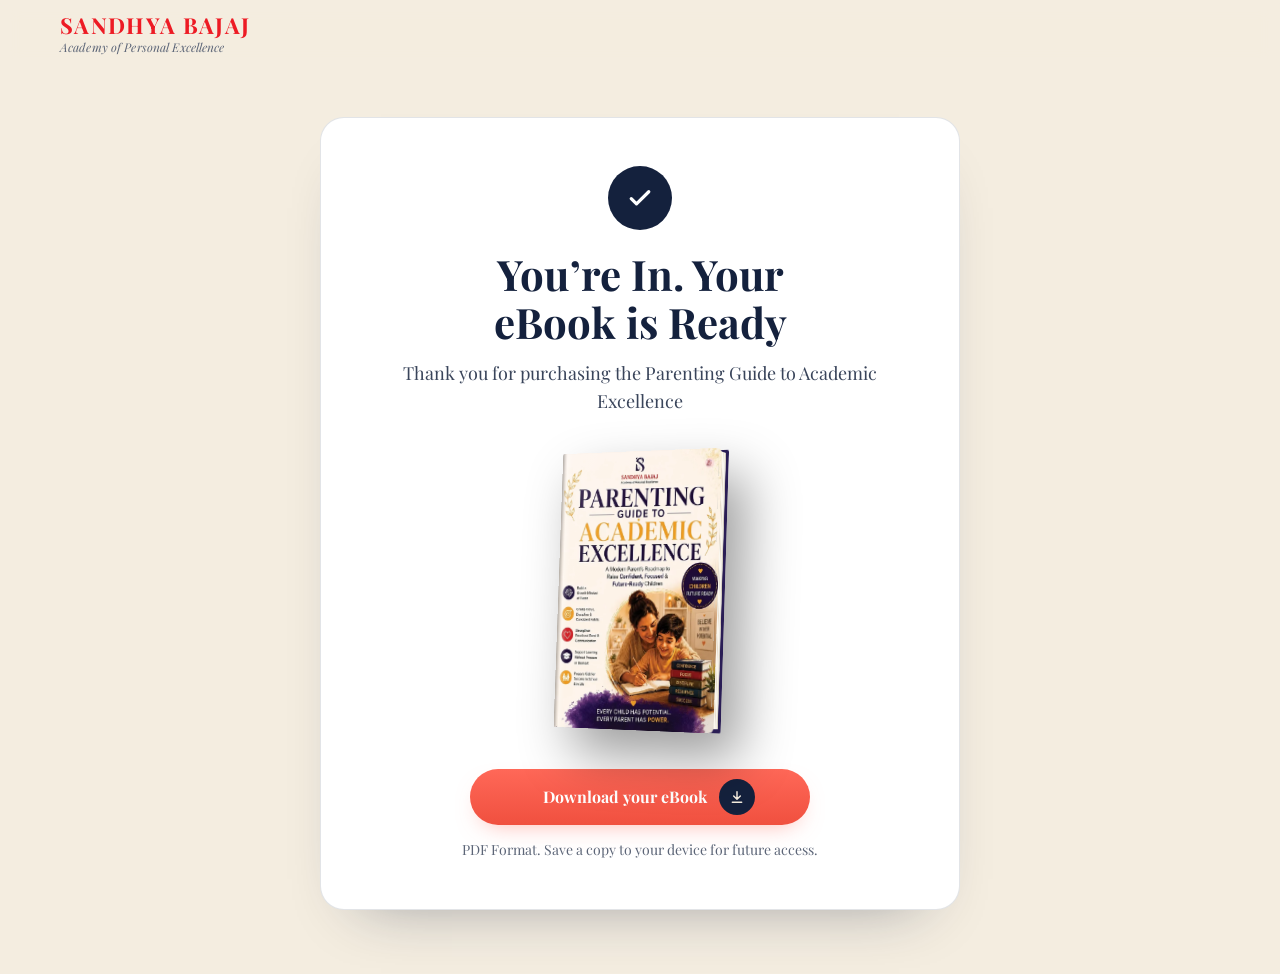
==== thank-you.html @ bed71a77 "Use HD ebook cover in a true 3D book mockup - Replace the 287x445 cover with the 969x1500 version (6" ====
<!doctype html>
<html lang="en-IN">
<head>
  <meta charset="utf-8">
  <meta name="viewport" content="width=device-width, initial-scale=1, viewport-fit=cover">
  <title>You're In: Your eBook is Ready | Sandhya Bajaj Academy</title>
  <meta name="robots" content="noindex, nofollow">
  <meta name="theme-color" content="#14213d">
  <link rel="icon" href="data:image/svg+xml,%3Csvg xmlns='http://www.w3.org/2000/svg' viewBox='0 0 64 64'%3E%3Crect width='64' height='64' rx='14' fill='%2314213d'/%3E%3Ctext x='32' y='45' text-anchor='middle' font-family='Georgia,serif' font-size='38' font-weight='700' fill='%23ff6858'%3ES%3C/text%3E%3C/svg%3E">
  <link rel="preconnect" href="https://fonts.googleapis.com">
  <link rel="preconnect" href="https://fonts.gstatic.com" crossorigin>
  <link rel="stylesheet" href="https://fonts.googleapis.com/css2?family=Playfair+Display:ital,wght@0,400;0,700;1,400;1,700&display=swap">
  <link rel="stylesheet" href="css/styles.css">
  <style>
    .ty { min-height: calc(100vh - var(--header-h)); display: grid; place-items: center; padding: 48px 0 64px; }
    .ty__card {
      max-width: 640px; margin: 0 auto; text-align: center;
      background: var(--surface-raised); border: 1px solid var(--border-soft); border-radius: 24px;
      padding: 48px 40px; box-shadow: 0 30px 60px -40px rgba(20, 33, 61, 0.45);
    }
    .ty__tick {
      width: 64px; height: 64px; margin: 0 auto 20px; border-radius: 50%;
      background: var(--brand); color: var(--on-brand); display: grid; place-items: center;
    }
    .ty__tick svg { width: 30px; height: 30px; }
    .ty h1 { font-size: clamp(30px, 6vw, 42px); line-height: 1.15; }
    .ty__lead { margin-top: 12px; color: var(--ink-body); }
    .ty .book { --t: 16px; width: 180px; margin: 36px auto 40px; }
    .ty__note { margin-top: 14px; font-size: 14px; line-height: 22px; color: var(--ink-muted); }
    .ty .btn--accent { width: 100%; max-width: 340px; }
    @media (max-width: 767px) { .ty__card { padding: 36px 20px; border-radius: 20px; } .ty .book { width: 150px; } }
  </style>
  <!-- Paste the Meta Pixel / GTM snippet here; fire the Purchase event on this page. -->
</head>
<body>
  <svg width="0" height="0" style="position:absolute" aria-hidden="true" focusable="false">
    <symbol id="i-check" viewBox="0 0 24 24"><path d="M5 12.5l4.2 4.2L19 7" fill="none" stroke="currentColor" stroke-width="2.6" stroke-linecap="round" stroke-linejoin="round"/></symbol>
    <symbol id="i-download" viewBox="0 0 24 24"><path d="M12 4v11M7 10.5l5 5 5-5M5 20h14" fill="none" stroke="currentColor" stroke-width="2.2" stroke-linecap="round" stroke-linejoin="round"/></symbol>
  </svg>

  <header class="site-header">
    <div class="container site-header__inner">
      <span class="wordmark">
        <span class="wordmark__name">SANDHYA BAJAJ</span>
        <span class="wordmark__tag">Academy of Personal Excellence</span>
      </span>
    </div>
  </header>

  <main class="ty">
    <div class="container">
      <div class="ty__card">
        <div class="ty__tick" aria-hidden="true"><svg><use href="#i-check"/></svg></div>
        <h1>You’re In. Your eBook is Ready</h1>
        <p class="ty__lead">Thank you for purchasing the Parenting Guide to Academic Excellence</p>

        <div class="book">
          <div class="book__body">
                <span class="book__back" aria-hidden="true"></span>
                <span class="book__pages" aria-hidden="true"></span>
            <div class="book__cover">
              <picture>
                <source srcset="assets/img/ebook-cover-600.webp 600w, assets/img/ebook-cover-hd.webp 969w" sizes="(max-width: 767px) 220px, 300px" type="image/webp">
                <img src="assets/img/ebook-cover-600.jpg" width="969" height="1500"
                     alt="Parenting Guide to Academic Excellence ebook cover">
              </picture>
            </div>
          </div>
        </div>

        <a class="btn btn--accent" id="download-btn" href="#" download>
          Download your eBook
          <span class="btn__arrow" aria-hidden="true"><svg><use href="#i-download"/></svg></span>
        </a>
        <p class="ty__note">PDF Format. Save a copy to your device for future access.</p>
      </div>
    </div>
  </main>

  <script src="js/config.js"></script>
  <script>
    (function () {
      var url = ((window.FUNNEL_CONFIG || {}).DOWNLOAD_URL || "").trim();
      var btn = document.getElementById("download-btn");
      if (url) { btn.href = url; }
      else {
        btn.removeAttribute("download");
        btn.addEventListener("click", function (e) { e.preventDefault(); });
        console.info("[funnel] DOWNLOAD_URL is empty in js/config.js.");
      }
    })();
  </script>
</body>
</html>
---- css/styles.css ----
/* ==========================================================================
   Sandhya Bajaj Academy — Parenting Guide ebook funnel
   Tokens come from the Sandhya Bajaj Academy design system (tokens.json).
   ========================================================================== */

:root {
  /* Colour — light theme (cream pages) */
  /* Palette: Navy (primary background), Cream (secondary background), Coral (CTA + highlights) */
  --navy: #14213d;
  --cream: #f4ede0;
  --coral: #ff6858;
  --coral-strong: #f0503f;          /* hover / pressed */

  --surface: var(--cream);
  --surface-raised: #ffffff;
  --surface-tint: rgba(20, 33, 61, 0.05);
  --deep: var(--navy);
  --ink: var(--navy);
  --ink-body: #39445a;
  --ink-muted: #5c6577;
  --brand: var(--navy);             /* icons, numerals' ink, secondary fills */
  --brand-strong: #0d1729;
  --on-brand: #ffffff;
  --accent: var(--coral);
  --accent-strong: var(--coral-strong);
  --on-accent: #ffffff;             /* CTA text is white */
  --gold-ink: var(--navy);          /* eyebrows on cream */
  --logo-red: #ed1b24;
  --border: rgba(20, 33, 61, 0.26);
  --border-soft: rgba(20, 33, 61, 0.12);

  /* Dark-band equivalents (design-system dark theme) */
  --dark-ink: #fffefb;
  --dark-body: rgba(255, 255, 255, 0.78);
  --dark-border: rgba(255, 255, 255, 0.18);

  /* Type */
  --font-serif: "Playfair Display", Georgia, "Times New Roman", serif;

  /* Spacing */
  --space-1: 8px;
  --space-2: 16px;
  --space-3: 24px;
  --space-4: 40px;
  --space-5: 80px;

  /* Radius */
  --radius-xs: 2px;
  --radius-md: 15px;
  --radius-lg: 18px;
  --radius-pill: 999px;

  --container: 1160px;
  --gutter: 20px;
  --header-h: 68px;
}

/* ---------- Base ---------- */
*, *::before, *::after { box-sizing: border-box; }
html { -webkit-text-size-adjust: 100%; scroll-behavior: smooth; scroll-padding-top: calc(var(--header-h) + 12px); }
body {
  margin: 0;
  background: var(--surface);
  color: var(--ink-body);
  font: 400 18px/28px var(--font-serif);
  -webkit-font-smoothing: antialiased;
  text-rendering: optimizeLegibility;
  overflow-x: hidden;
}
img { display: block; max-width: 100%; height: auto; }
a { color: var(--brand); }
a:hover { color: var(--brand-strong); }
h1, h2, h3 { color: var(--ink); margin: 0; font-weight: 700; text-wrap: balance; }
p { margin: 0; }
:focus-visible { outline: 3px solid var(--brand); outline-offset: 2px; }
.skip-link {
  position: absolute; left: 12px; top: -60px; z-index: 100;
  background: var(--brand); color: var(--on-brand); padding: 10px 16px; border-radius: var(--radius-pill);
}
.skip-link:focus { top: 12px; }
.visually-hidden { position: absolute !important; width: 1px; height: 1px; overflow: hidden; clip: rect(0 0 0 0); white-space: nowrap; }

.container { width: 100%; max-width: calc(var(--container) + var(--gutter) * 2); margin: 0 auto; padding: 0 var(--gutter); }
.section { padding: var(--space-5) 0; }
.section--tint { background: linear-gradient(var(--surface-tint), var(--surface-tint)), var(--surface); }
.section--deep { background: var(--deep); color: var(--dark-body); }
.section--deep h2, .section--deep h3 { color: var(--dark-ink); }

/* ---------- Type helpers ---------- */
.eyebrow {
  display: inline-block;
  font: 700 13px/18px var(--font-serif);
  letter-spacing: 0.12em;
  text-transform: uppercase;
  color: var(--gold-ink);
  margin-bottom: var(--space-2);
}
.section--deep .eyebrow { color: var(--accent); }
.h-section { font-size: clamp(30px, 4.2vw, 40px); line-height: 1.2; }
.section-head { max-width: 760px; margin: 0 auto var(--space-4); text-align: center; }
.section-head--left { margin-left: 0; text-align: left; }

/* One emphasised phrase per headline: brand colour + 3px amber underline */
.em {
  color: var(--coral);
  background-image: linear-gradient(rgba(255, 104, 88, 0.35), rgba(255, 104, 88, 0.35));
  background-repeat: no-repeat;
  background-size: 100% 3px;
  background-position: 0 92%;
  border-radius: var(--radius-xs);
  font-style: italic;
  padding-bottom: 2px;
}
.hero .em { white-space: nowrap; }
.section--deep .em { color: var(--accent); background-image: none; }

/* ---------- Brand wordmark (no S-monogram file supplied yet) ---------- */
.wordmark { display: inline-flex; flex-direction: column; text-decoration: none; line-height: 1; }
.wordmark__name { font: 700 22px/1 var(--font-serif); letter-spacing: 0.06em; color: var(--logo-red); }
.wordmark__tag { font: italic 400 12px/1.2 var(--font-serif); color: var(--ink-muted); margin-top: 4px; letter-spacing: 0.01em; }
.wordmark--dark .wordmark__tag { color: var(--dark-body); }

/* ---------- Buttons (design-system Button) ---------- */
.btn {
  display: inline-flex; align-items: center; justify-content: center; gap: 12px;
  font: 700 16px/20px var(--font-serif);
  border: 0; border-radius: var(--radius-pill);
  padding: 14px 28px; min-height: 52px;
  text-decoration: none; cursor: pointer;
  transition: background-color .18s ease, transform .18s ease, box-shadow .18s ease, color .18s ease;
}
.btn--accent {
  background: linear-gradient(180deg, var(--accent), var(--accent-strong));
  color: var(--on-accent);
  padding: 10px 10px 10px 28px;
  min-height: 56px;
  box-shadow: 0 10px 24px -12px rgba(255, 104, 88, 0.55);
}
.btn--accent:hover { background: var(--accent-strong); color: var(--on-accent); transform: translateY(-1px); box-shadow: 0 14px 28px -12px rgba(255, 104, 88, 0.75); }
.btn--accent:active { transform: translateY(0); }
.btn__arrow {
  width: 36px; height: 36px; border-radius: 50%;
  background: var(--ink); color: var(--surface);
  display: inline-flex; align-items: center; justify-content: center; flex: none;
  transition: transform .18s ease;
}
.btn--accent:hover .btn__arrow { transform: translateX(3px); }
.btn__arrow svg { width: 16px; height: 16px; }
.btn--brand { background: var(--brand); color: var(--on-brand); }
.btn--brand:hover { background: var(--brand-strong); color: var(--on-brand); }
.btn--sm { min-height: 44px; padding: 10px 20px; font-size: 15px; }
.section--deep .btn:focus-visible, .site-footer .btn:focus-visible { outline-color: var(--accent); }

/* Price (design-system PriceTag, without a struck price: none in the approved copy) */
.price { display: inline-flex; align-items: baseline; gap: 10px; font-family: var(--font-serif); }
.price__now { font-size: 36px; line-height: 1; font-weight: 700; color: var(--ink); letter-spacing: -0.01em; }
.price__note { font-size: 15px; color: var(--ink-muted); }
.section--deep .price__now { color: var(--dark-ink); }
.section--deep .price__note { color: var(--dark-body); }

.buy-row { display: flex; align-items: center; flex-wrap: wrap; gap: var(--space-2) var(--space-3); }
.buy-row--center { justify-content: center; }
.cta-block { margin-top: var(--space-4); display: flex; justify-content: center; }

/* ---------- Header ---------- */
.site-header {
  position: sticky; top: 0; z-index: 50;
  background: rgba(244, 237, 224, 0.92);
  backdrop-filter: saturate(140%) blur(10px);
  -webkit-backdrop-filter: saturate(140%) blur(10px);
  border-bottom: 1px solid transparent;
  transition: border-color .2s ease, box-shadow .2s ease;
}
.site-header.is-scrolled { border-bottom-color: var(--border-soft); box-shadow: 0 6px 20px -16px rgba(20, 33, 61, 0.5); }
.site-header__inner { height: var(--header-h); display: flex; align-items: center; justify-content: space-between; gap: var(--space-2); }

/* ---------- Hero ---------- */
.hero { padding: 56px 0 var(--space-5); position: relative; overflow: hidden; }
.hero__grid {
  display: grid;
  grid-template-columns: minmax(0, 1.12fr) minmax(0, 0.88fr);
  grid-template-areas: "copy visual";
  gap: 56px; align-items: center;
}
.hero__copy { grid-area: copy; }
.hero__visual { grid-area: visual; }
.hero h1 { font-size: clamp(34px, 5.2vw, 56px); line-height: 1.12; letter-spacing: -0.01em; }
.hero__sub { margin-top: var(--space-3); font-size: 20px; line-height: 31px; max-width: 560px; }
.hero__buy { margin-top: 32px; }
.hero__trust { margin-top: var(--space-2); display: flex; flex-wrap: wrap; gap: 6px 18px; font-size: 14px; line-height: 22px; color: var(--ink-muted); list-style: none; padding: 0; }
.hero__trust li { display: inline-flex; align-items: center; gap: 6px; }
.hero__trust svg { width: 16px; height: 16px; color: var(--brand); flex: none; }

/* Book stage */
.book-stage { position: relative; display: grid; place-items: center; padding: 36px 0 28px; }
.book-stage::before {
  content: ""; position: absolute; inset: 0 6% 0 6%;
  background: var(--deep); border-radius: 28px;
}
.book-stage::after {
  content: ""; position: absolute; width: 74%; aspect-ratio: 1; border-radius: 50%;
  border: 1.5px solid rgba(255, 104, 88, 0.5); top: 50%; left: 50%; transform: translate(-50%, -50%);
}
.book-stage__byline {
  position: absolute; z-index: 3; top: 16px; right: 0;
  background: var(--accent); color: var(--on-accent);
  font: 700 14px/20px var(--font-serif); padding: 8px 18px; border-radius: var(--radius-pill);
  box-shadow: 0 10px 20px -12px rgba(20, 33, 61, 0.6);
}

/* CSS 3D book mockup — real cover on the front face, a page block on the right
   edge and a back board, all in true 3D. --t is the book's thickness. */
.book {
  --t: 26px;
  position: relative; z-index: 2; width: min(320px, 72%);
  perspective: 1800px;
  filter: drop-shadow(18px 26px 26px rgba(0, 0, 0, 0.38));
}
.book__body {
  position: relative;
  transform: rotateY(-28deg) rotateX(4deg);
  transform-style: preserve-3d;
  transition: transform .6s cubic-bezier(.2, .7, .2, 1);
}
.book:hover .book__body { transform: rotateY(-18deg) rotateX(3deg); }
.book__cover {
  position: relative; border-radius: 2px 6px 6px 2px; overflow: hidden;
  transform: translateZ(calc(var(--t) / 2));
  backface-visibility: hidden;
}
.book__cover img { width: 100%; aspect-ratio: 969 / 1500; object-fit: cover; }
.book__cover::after {
  /* hinge crease near the spine + soft gloss */
  content: ""; position: absolute; inset: 0; pointer-events: none;
  background:
    linear-gradient(90deg, rgba(0,0,0,.30) 0, rgba(0,0,0,.06) 2%, rgba(255,255,255,.28) 3%, rgba(255,255,255,0) 6.5%),
    linear-gradient(118deg, rgba(255,255,255,.22) 0%, rgba(255,255,255,0) 34%, rgba(0,0,0,0) 70%, rgba(0,0,0,.10) 100%);
}
.book__pages {
  /* page block on the right edge: centred on the edge, turned 90deg to face right */
  position: absolute; top: 1.2%; bottom: 1.2%;
  left: calc(100% - var(--t) / 2 - 3px); width: var(--t);
  transform: rotateY(90deg);
  background:
    linear-gradient(90deg, rgba(0,0,0,.18), rgba(0,0,0,0) 30%, rgba(0,0,0,0) 70%, rgba(0,0,0,.14)),
    repeating-linear-gradient(90deg, #fbf7ef 0 1.5px, #e6dccb 1.5px 2.5px);
}
.book__back {
  position: absolute; inset: 0;
  transform: translateZ(calc(var(--t) / -2));
  background: #2a1d55; border-radius: 6px 2px 2px 6px;
}
.book--sm { --t: 12px; width: min(200px, 60%); }

/* ---------- What you'll learn (numbered editorial grid) ---------- */
.learn-grid {
  list-style: none; margin: 0; padding: 0;
  display: grid; grid-template-columns: repeat(3, minmax(0, 1fr));
  border-top: 1px solid var(--border-soft);
}
.learn-item {
  padding: 32px 28px 36px 0;
  border-bottom: 1px solid var(--border-soft);
  position: relative;
}
.learn-item:not(:nth-child(3n + 1)) { padding-left: 28px; border-left: 1px solid var(--border-soft); }
.learn-item__num {
  display: block; font: italic 700 44px/1 var(--font-serif); color: var(--coral);
  margin-bottom: var(--space-2);
}
.learn-item__num::after {
  content: ""; display: block; width: 28px; height: 3px; border-radius: var(--radius-xs);
  background: var(--accent); margin-top: 12px;
}
.learn-item h3 { font-size: 22px; line-height: 30px; margin-bottom: 10px; }
.learn-item p { font-size: 17px; line-height: 27px; }

/* ---------- Who it is for ---------- */
.who-grid { display: grid; grid-template-columns: minmax(0, 0.8fr) minmax(0, 1.2fr); gap: 56px; align-items: start; }
.who-intro { position: sticky; top: calc(var(--header-h) + 32px); }
.who-intro .h-section { margin-bottom: var(--space-3); }
.who-intro__book { margin-top: var(--space-4); display: flex; align-items: center; gap: var(--space-3); }
.who-cards { list-style: none; margin: 0; padding: 0; display: grid; grid-template-columns: repeat(2, minmax(0, 1fr)); gap: var(--space-2); }
.who-card {
  background: var(--surface-raised); border: 1px solid var(--border-soft); border-radius: var(--radius-lg);
  padding: 24px; transition: border-color .2s ease, transform .2s ease, box-shadow .2s ease;
}
.who-card:hover { border-color: var(--border); transform: translateY(-2px); box-shadow: 0 16px 30px -24px rgba(20, 33, 61, 0.6); }
.icon-chip {
  width: 48px; height: 48px; border-radius: var(--radius-md);
  background: var(--surface-tint); color: var(--brand);
  display: flex; align-items: center; justify-content: center; margin-bottom: var(--space-2);
}
.icon-chip svg { width: 24px; height: 24px; }
.who-card h3 { font-size: 20px; line-height: 27px; margin-bottom: 8px; }
.who-card p { font-size: 16px; line-height: 25px; }

/* ---------- Offer / What you get ---------- */
.offer-card {
  max-width: 1000px; margin: 0 auto;
  background: var(--surface-raised);
  border: 1px solid var(--border-soft);
  border-radius: 24px;
  box-shadow: 0 30px 60px -40px rgba(20, 33, 61, 0.45);
  display: grid; grid-template-columns: 300px minmax(0, 1fr);
  overflow: hidden;
}
.offer-card__visual { background: var(--deep); display: grid; place-items: center; padding: 40px 24px; }
.offer-card__visual .book { --t: 18px; width: min(210px, 80%); }
.offer-card__body { padding: 44px 48px; }
.offer-card__body .h-section { margin-bottom: var(--space-3); }
.checklist { list-style: none; margin: 0; padding: 0; display: grid; grid-template-columns: repeat(2, minmax(0, 1fr)); gap: 14px 28px; }
.checklist li { display: flex; gap: 12px; font-size: 16px; line-height: 25px; color: var(--ink-body); }
.check {
  flex: none; width: 24px; height: 24px; border-radius: 50%;
  background: var(--surface-tint); color: var(--brand);
  display: inline-flex; align-items: center; justify-content: center; margin-top: 1px;
}
.check svg { width: 14px; height: 14px; }
.offer-card__buy {
  margin-top: 32px; padding-top: 28px; border-top: 1px solid var(--border-soft);
  display: flex; align-items: center; justify-content: space-between; flex-wrap: wrap; gap: var(--space-2);
}

/* ---------- Author ---------- */
.author { display: grid; grid-template-columns: minmax(0, 0.85fr) minmax(0, 1.15fr); gap: 64px; align-items: center; }
/* Cut-out portrait sits on a deep-indigo disc with a thin amber ring */
.author__portrait { margin: 0; position: relative; width: 100%; max-width: 460px; justify-self: center; }
.author__photo { position: relative; aspect-ratio: 800 / 794; }
.author__photo::before {
  content: ""; position: absolute; inset: 1.5%; border-radius: 50%; background: var(--deep);
}
.author__photo::after {
  content: ""; position: absolute; inset: -3%; border-radius: 50%;
  border: 1.5px solid rgba(255, 104, 88, 0.75); pointer-events: none;
}
.author__photo img { position: relative; z-index: 1; width: 100%; height: 100%; object-fit: contain; }
.author__caption {
  position: relative; z-index: 2;
  width: max-content; max-width: 100%; margin: -28px auto 0;
  background: var(--surface-raised); border: 1px solid var(--border-soft); border-radius: var(--radius-pill);
  padding: 10px 26px; text-align: center;
  box-shadow: 0 14px 30px -20px rgba(20, 33, 61, 0.55);
}
.author__caption span { display: block; font: 700 18px/1.3 var(--font-serif); color: var(--ink); }
.author__caption small { display: block; font: italic 400 14px/1.4 var(--font-serif); color: var(--ink-muted); }
.author__bio p + p { margin-top: var(--space-2); }
.author__bio .h-section { margin-bottom: var(--space-3); }
.pull-quote {
  margin: 32px 0 0; padding: 24px 28px;
  background: var(--surface-tint); border-radius: var(--radius-lg);
  font: italic 700 clamp(22px, 2.6vw, 28px)/1.3 var(--font-serif); color: var(--ink);
  position: relative;
}
.pull-quote::before {
  content: "\201C"; position: absolute; top: -18px; left: 18px;
  font: 700 72px/1 var(--font-serif); color: var(--accent);
}
.author__buy { margin-top: 32px; }

/* ---------- FAQ ---------- */
.faq { max-width: 820px; margin: 0 auto; }
.faq__item { border-bottom: 1px solid var(--border-soft); }
.faq__item:first-child { border-top: 1px solid var(--border-soft); }
.faq__q {
  list-style: none; cursor: pointer;
  display: flex; align-items: center; justify-content: space-between; gap: var(--space-2);
  padding: 22px 4px; font: 700 20px/28px var(--font-serif); color: var(--ink);
}
.faq__q::-webkit-details-marker { display: none; }
.faq__q:hover { color: var(--brand); }
.faq__icon {
  flex: none; width: 36px; height: 36px; border-radius: 50%;
  border: 1.5px solid var(--border); color: var(--brand);
  display: grid; place-items: center; transition: transform .25s ease, background-color .2s ease;
}
.faq__icon svg { width: 14px; height: 14px; }
.faq__item[open] .faq__icon { transform: rotate(45deg); background: var(--surface-tint); }
.faq__a { padding: 0 56px 24px 4px; }
.faq__a p { font-size: 17px; line-height: 28px; }

/* ---------- Closing offer band ---------- */
.closing { text-align: center; position: relative; overflow: hidden; }
.closing__inner { display: grid; grid-template-columns: auto minmax(0, 1fr); gap: 56px; align-items: center; text-align: left; max-width: 920px; margin: 0 auto; }
.closing .book { --t: 20px; width: 220px; }
.closing h2 { font-size: clamp(28px, 3.6vw, 38px); line-height: 1.2; margin-bottom: var(--space-2); }
.closing__sub { margin-bottom: 28px; }
.closing .buy-row { gap: var(--space-2) var(--space-3); }

/* ---------- Footer ---------- */
.site-footer { background: #0f1a31; border-top: 1px solid var(--dark-border); color: var(--dark-body); padding: 40px 0; font-size: 14px; line-height: 22px; }
.site-footer__inner { display: flex; align-items: center; justify-content: space-between; flex-wrap: wrap; gap: var(--space-2); }
.site-footer .wordmark__name { color: #ff5a60; } /* logo red lifted for 4.5:1 on navy */

/* ---------- Mobile sticky buy bar ---------- */
.buy-bar {
  position: fixed; left: 0; right: 0; bottom: 0; z-index: 60;
  background: rgba(244, 237, 224, 0.97);
  border-top: 1px solid var(--border-soft);
  box-shadow: 0 -10px 30px -20px rgba(20, 33, 61, 0.6);
  padding: 10px var(--gutter) calc(10px + env(safe-area-inset-bottom));
  display: none; align-items: center; justify-content: space-between; gap: 12px;
  transform: translateY(110%); transition: transform .3s ease;
}
.buy-bar.is-visible { transform: translateY(0); }
.buy-bar .price__now { font-size: 26px; }
.buy-bar .price__note { font-size: 13px; }
.buy-bar .price { flex-direction: column; gap: 2px; }
.buy-bar .btn--accent { min-height: 50px; padding: 7px 7px 7px 20px; font-size: 15px; }
.buy-bar .btn__arrow { width: 34px; height: 34px; }

/* ---------- Reveal on scroll ---------- */
.reveal { opacity: 0; transform: translateY(16px); transition: opacity .6s ease, transform .6s ease; }
.reveal.is-in { opacity: 1; transform: none; }
.no-js .reveal { opacity: 1; transform: none; }

/* ==========================================================================
   Responsive
   ========================================================================== */
@media (min-width: 1440px) {
  :root { --container: 1200px; }
}

@media (max-width: 1100px) {
  .hero__grid { gap: 40px; }
  .learn-item { padding-right: 20px; }
  .learn-item:not(:nth-child(3n + 1)) { padding-left: 20px; }
}

/* Tablet */
@media (max-width: 1023px) {
  :root { --space-5: 64px; }
  .hero { padding-top: 40px; }
  .hero__grid { grid-template-columns: minmax(0, 1fr) 280px; gap: 32px; }
  .book-stage__byline { right: -6px; }
  .learn-grid { grid-template-columns: repeat(2, minmax(0, 1fr)); }
  .learn-item, .learn-item:not(:nth-child(3n + 1)) { padding: 28px 20px 32px; border-left: 0; }
  .learn-item:nth-child(2n) { border-left: 1px solid var(--border-soft); }
  .learn-item:nth-child(2n + 1) { padding-left: 0; }
  .who-grid { grid-template-columns: 1fr; gap: var(--space-4); }
  .who-intro { position: static; text-align: center; }
  .who-intro .eyebrow { display: block; }
  .who-intro__book { display: none; }
  .offer-card { grid-template-columns: 220px minmax(0, 1fr); }
  .offer-card__body { padding: 36px 32px; }
  .checklist { grid-template-columns: 1fr; }
  .author { grid-template-columns: minmax(0, 0.8fr) minmax(0, 1.2fr); gap: 40px; }
}

/* Mobile */
@media (max-width: 767px) {
  :root { --gutter: 16px; --space-5: 56px; --header-h: 60px; }
  body { font-size: 17px; line-height: 27px; }
  .section-head { margin-bottom: 32px; }
  .wordmark__name { font-size: 18px; }
  .wordmark__tag { font-size: 11px; }
  .site-header .btn--sm { min-height: 40px; padding: 8px 14px; font-size: 14px; }

  .hero { padding: 24px 0 48px; }
  .hero__grid {
    grid-template-columns: 1fr;
    grid-template-areas: "copy" "visual";
    gap: 28px;
  }
  .hero__copy { text-align: center; }
  .hero h1 { font-size: clamp(30px, 8.6vw, 38px); line-height: 1.16; }
  .hero__sub { font-size: 17px; line-height: 27px; margin: 16px auto 0; }
  .hero__buy { margin-top: 24px; flex-direction: column; gap: 14px; }
  .hero__buy .btn--accent { width: 100%; max-width: 380px; }
  .hero__trust { justify-content: center; }
  .book-stage { padding: 28px 0 22px; max-width: 360px; margin: 0 auto; width: 100%; }
  .book-stage::before { inset: 0; }
  .book { --t: 20px; width: min(230px, 62%); }
  .book-stage__byline { top: -14px; right: 50%; transform: translateX(50%); white-space: nowrap; }

  .learn-grid { grid-template-columns: 1fr; border-top: 0; }
  .learn-item, .learn-item:not(:nth-child(3n + 1)), .learn-item:nth-child(2n), .learn-item:nth-child(2n + 1) {
    padding: 22px 0 22px 64px; border-left: 0; border-top: 0;
  }
  .learn-item:first-child { border-top: 1px solid var(--border-soft); }
  .learn-item__num { position: absolute; left: 0; top: 22px; font-size: 34px; margin: 0; }
  .learn-item__num::after { width: 20px; margin-top: 8px; }
  .learn-item h3 { font-size: 20px; line-height: 27px; margin-bottom: 6px; }
  .learn-item p { font-size: 16px; line-height: 25px; }

  .who-cards { grid-template-columns: 1fr; gap: 12px; }
  .who-card { display: grid; grid-template-columns: 44px minmax(0, 1fr); column-gap: 16px; padding: 18px; }
  .who-card .icon-chip { width: 44px; height: 44px; margin: 0; grid-row: span 2; }
  .who-card h3 { font-size: 18px; line-height: 25px; margin-bottom: 4px; }
  .who-card p { font-size: 15px; line-height: 23px; }

  .offer-card { grid-template-columns: 1fr; border-radius: 20px; }
  .offer-card__visual { padding: 28px 16px; }
  .offer-card__visual .book { --t: 14px; width: 150px; }
  .offer-card__body { padding: 28px 20px; }
  .offer-card__buy { flex-direction: column; align-items: stretch; text-align: center; }
  .offer-card__buy .price { justify-content: center; }
  .offer-card__buy .btn--accent { width: 100%; }

  .author { grid-template-columns: 1fr; gap: 32px; }
  .author__portrait { max-width: 300px; }
  .author__caption { padding: 8px 20px; margin-top: -22px; }
  .author__bio { text-align: left; }
  .pull-quote { padding: 22px 20px; }
  .author__buy { flex-direction: column; align-items: stretch; text-align: center; }
  .author__buy .price { justify-content: center; }

  .faq__q { font-size: 18px; line-height: 26px; padding: 18px 0; }
  .faq__icon { width: 32px; height: 32px; }
  .faq__a { padding: 0 0 20px; }
  .faq__a p { font-size: 16px; line-height: 26px; }

  .closing__inner { grid-template-columns: 1fr; text-align: center; gap: 28px; }
  .closing .book { --t: 16px; width: 170px; margin: 0 auto; }
  .closing .buy-row { flex-direction: column; }
  .closing .btn--accent { width: 100%; max-width: 380px; }

  .site-footer { padding-bottom: 110px; }
  .site-footer__inner { flex-direction: column; text-align: center; }

  .buy-bar { display: flex; }
  /* one buy button on screen at a time: header CTA steps aside while the bar is up */
  .site-header .btn--sm { transition: opacity .2s ease, visibility .2s; }
  .has-buy-bar .site-header .btn--sm { opacity: 0; visibility: hidden; }
  .cta-block .btn--accent { width: 100%; max-width: 380px; }
}

@media (max-width: 360px) {
  .site-header .btn--sm span { display: none; }
  .buy-bar .btn--accent { padding-left: 14px; font-size: 14px; }
}

/* Reduced motion */
@media (prefers-reduced-motion: reduce) {
  html { scroll-behavior: auto; }
  *, *::before, *::after { transition-duration: .01ms !important; animation-duration: .01ms !important; }
  .reveal { opacity: 1; transform: none; }
  .book__body, .book:hover .book__body { transform: rotateY(-24deg) rotateX(3deg); }
}
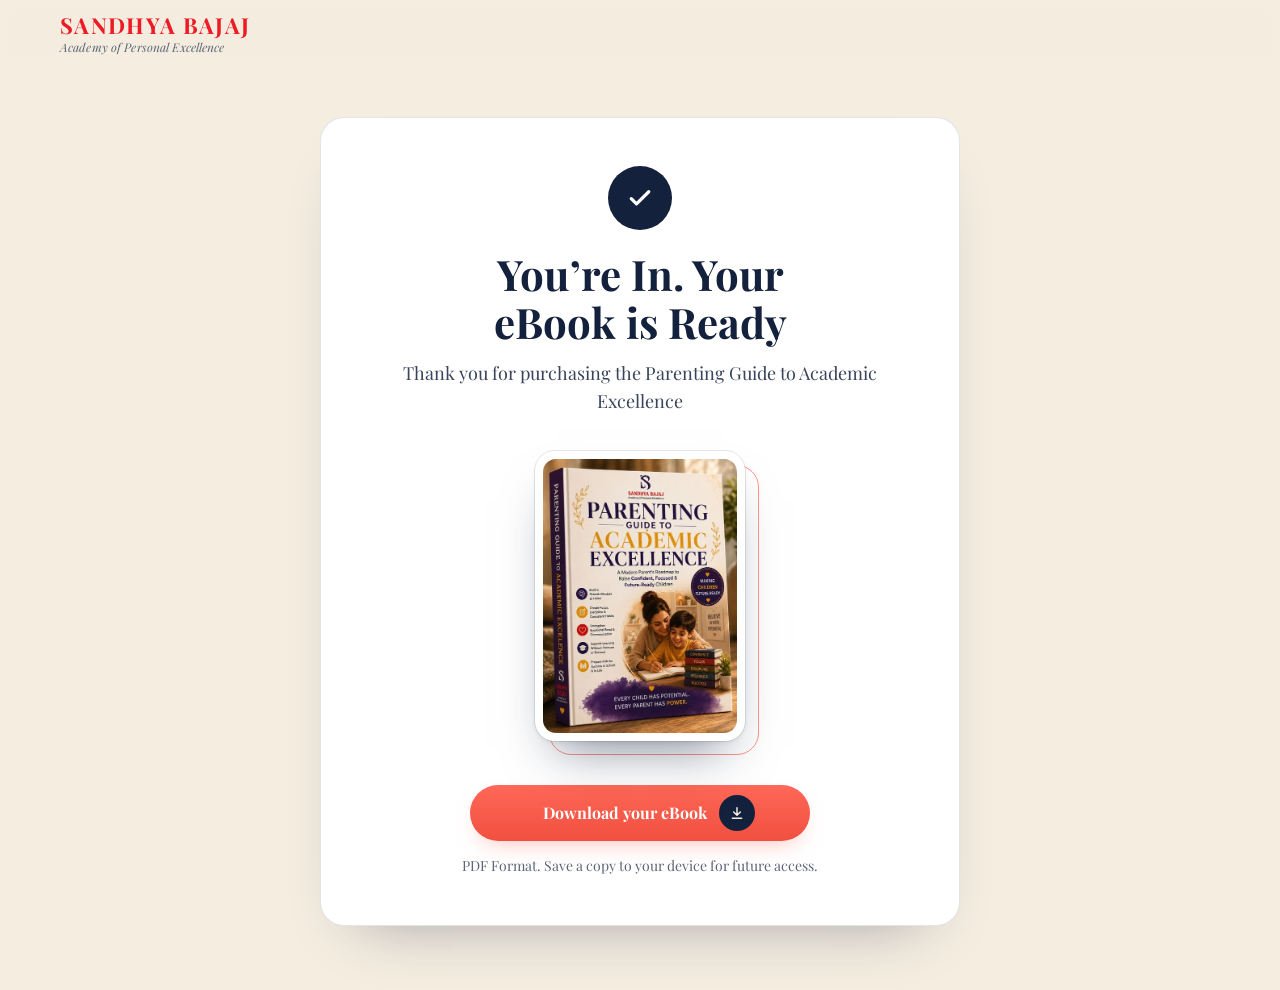
==== commit ebfd0750: "Show framed hardcover mockup outside the hero - Add the hardcover mockup photo (480px and 800px WebP" ====
--- a/thank-you.html
+++ b/thank-you.html
@@ -25,10 +25,10 @@
     .ty__tick svg { width: 30px; height: 30px; }
     .ty h1 { font-size: clamp(30px, 6vw, 42px); line-height: 1.15; }
     .ty__lead { margin-top: 12px; color: var(--ink-body); }
-    .ty .book { --t: 16px; width: 180px; margin: 36px auto 40px; }
+    .ty .mockup { width: 210px; margin: 36px auto 44px; }
     .ty__note { margin-top: 14px; font-size: 14px; line-height: 22px; color: var(--ink-muted); }
     .ty .btn--accent { width: 100%; max-width: 340px; }
-    @media (max-width: 767px) { .ty__card { padding: 36px 20px; border-radius: 20px; } .ty .book { width: 150px; } }
+    @media (max-width: 767px) { .ty__card { padding: 36px 20px; border-radius: 20px; } .ty .mockup { width: 180px; } }
   </style>
   <!-- Paste the Meta Pixel / GTM snippet here; fire the Purchase event on this page. -->
 </head>
@@ -54,19 +54,14 @@
         <h1>You’re In. Your eBook is Ready</h1>
         <p class="ty__lead">Thank you for purchasing the Parenting Guide to Academic Excellence</p>
 
-        <div class="book">
-          <div class="book__body">
-                <span class="book__back" aria-hidden="true"></span>
-                <span class="book__pages" aria-hidden="true"></span>
-            <div class="book__cover">
-              <picture>
-                <source srcset="assets/img/ebook-cover-600.webp 600w, assets/img/ebook-cover-hd.webp 969w" sizes="(max-width: 767px) 220px, 300px" type="image/webp">
-                <img src="assets/img/ebook-cover-600.jpg" width="969" height="1500"
-                     alt="Parenting Guide to Academic Excellence ebook cover">
-              </picture>
-            </div>
-          </div>
-        </div>
+        <figure class="mockup mockup--ty">
+  <div class="mockup__frame">
+    <picture>
+      <source srcset="assets/img/ebook-mockup-480.webp 480w, assets/img/ebook-mockup-800.webp 800w" sizes="(max-width: 767px) 200px, 260px" type="image/webp">
+      <img src="assets/img/ebook-mockup-800.jpg" width="800" height="1132" loading="lazy" decoding="async" alt="Hardcover mockup of the Parenting Guide to Academic Excellence ebook by Sandhya Bajaj">
+    </picture>
+  </div>
+</figure>
 
         <a class="btn btn--accent" id="download-btn" href="#" download>
           Download your eBook
--- a/css/styles.css
+++ b/css/styles.css
@@ -252,6 +252,29 @@
 }
 .book--sm { --t: 12px; width: min(200px, 60%); }
 
+/* Framed product photo (hardcover mockup) used outside the hero:
+   white mat + hairline border, soft lift shadow, offset coral outline behind */
+.mockup { position: relative; margin: 0; width: 260px; max-width: 100%; flex: none; }
+.mockup::before {
+  content: ""; position: absolute; inset: 14px -14px -14px 14px;
+  border: 1.5px solid rgba(255, 104, 88, 0.7); border-radius: 22px;
+}
+.mockup__frame {
+  position: relative; background: #fff; padding: 8px; border-radius: 20px;
+  box-shadow:
+    0 0 0 1px rgba(20, 33, 61, 0.10),
+    0 2px 4px rgba(20, 33, 61, 0.06),
+    0 28px 48px -22px rgba(20, 33, 61, 0.55);
+  transition: transform .4s cubic-bezier(.2, .7, .2, 1), box-shadow .4s ease;
+}
+.mockup:hover .mockup__frame { transform: translateY(-4px); box-shadow: 0 0 0 1px rgba(20, 33, 61, 0.10), 0 2px 4px rgba(20, 33, 61, 0.06), 0 36px 56px -22px rgba(20, 33, 61, 0.6); }
+.mockup img { width: 100%; height: auto; aspect-ratio: 800 / 1132; object-fit: cover; border-radius: 13px; }
+.section--deep .mockup__frame, .offer-card__visual .mockup__frame { box-shadow: 0 0 0 1px rgba(255, 255, 255, 0.12), 0 30px 50px -20px rgba(0, 0, 0, 0.6); }
+.mockup--who { width: 150px; }
+.mockup--who::before { inset: 10px -10px -10px 10px; border-radius: 18px; }
+.mockup--who .mockup__frame { padding: 6px; border-radius: 16px; }
+.mockup--who img { border-radius: 11px; }
+
 /* ---------- What you'll learn (numbered editorial grid) ---------- */
 .learn-grid {
   list-style: none; margin: 0; padding: 0;
@@ -306,7 +329,7 @@
   overflow: hidden;
 }
 .offer-card__visual { background: var(--deep); display: grid; place-items: center; padding: 40px 24px; }
-.offer-card__visual .book { --t: 18px; width: min(210px, 80%); }
+.offer-card__visual .mockup { width: min(220px, 82%); }
 .offer-card__body { padding: 44px 48px; }
 .offer-card__body .h-section { margin-bottom: var(--space-3); }
 .checklist { list-style: none; margin: 0; padding: 0; display: grid; grid-template-columns: repeat(2, minmax(0, 1fr)); gap: 14px 28px; }
@@ -382,7 +405,7 @@
 /* ---------- Closing offer band ---------- */
 .closing { text-align: center; position: relative; overflow: hidden; }
 .closing__inner { display: grid; grid-template-columns: auto minmax(0, 1fr); gap: 56px; align-items: center; text-align: left; max-width: 920px; margin: 0 auto; }
-.closing .book { --t: 20px; width: 220px; }
+.closing .mockup { width: 250px; }
 .closing h2 { font-size: clamp(28px, 3.6vw, 38px); line-height: 1.2; margin-bottom: var(--space-2); }
 .closing__sub { margin-bottom: 28px; }
 .closing .buy-row { gap: var(--space-2) var(--space-3); }
@@ -490,8 +513,8 @@
   .who-card p { font-size: 15px; line-height: 23px; }
 
   .offer-card { grid-template-columns: 1fr; border-radius: 20px; }
-  .offer-card__visual { padding: 28px 16px; }
-  .offer-card__visual .book { --t: 14px; width: 150px; }
+  .offer-card__visual { padding: 28px 16px 44px; }
+  .offer-card__visual .mockup { width: 190px; }
   .offer-card__body { padding: 28px 20px; }
   .offer-card__buy { flex-direction: column; align-items: stretch; text-align: center; }
   .offer-card__buy .price { justify-content: center; }
@@ -511,7 +534,7 @@
   .faq__a p { font-size: 16px; line-height: 26px; }
 
   .closing__inner { grid-template-columns: 1fr; text-align: center; gap: 28px; }
-  .closing .book { --t: 16px; width: 170px; margin: 0 auto; }
+  .closing .mockup { width: 200px; margin: 0 auto 8px; }
   .closing .buy-row { flex-direction: column; }
   .closing .btn--accent { width: 100%; max-width: 380px; }
 
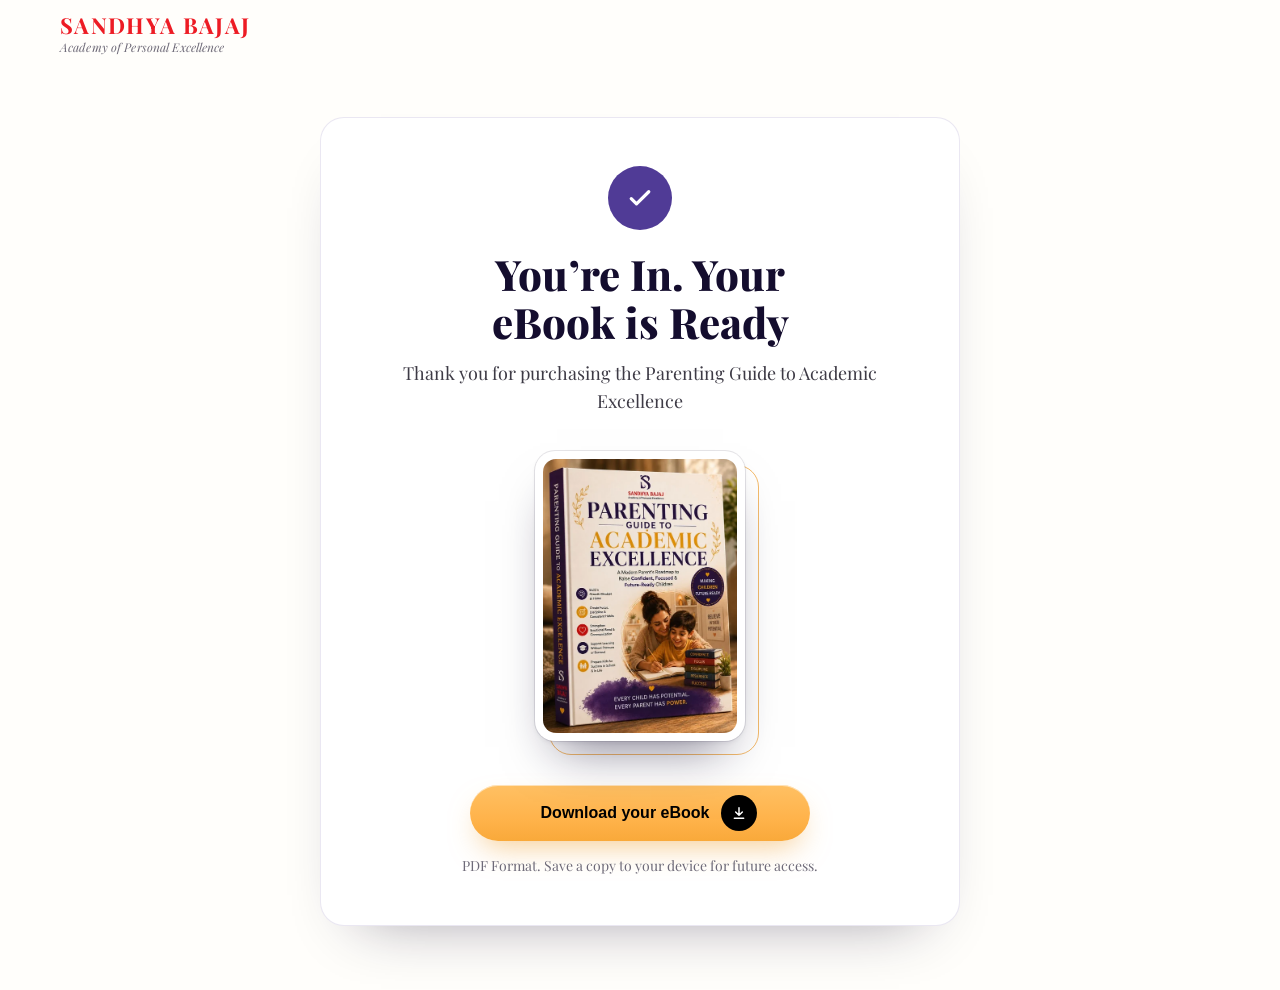
==== commit e27e85ce: "Apply the Sandhya Bajaj design system colours and fonts - Cream page, deep indigo (#1B0F45) dark sec" ====
--- a/thank-you.html
+++ b/thank-you.html
@@ -5,18 +5,18 @@
   <meta name="viewport" content="width=device-width, initial-scale=1, viewport-fit=cover">
   <title>You're In: Your eBook is Ready | Sandhya Bajaj Academy</title>
   <meta name="robots" content="noindex, nofollow">
-  <meta name="theme-color" content="#14213d">
-  <link rel="icon" href="data:image/svg+xml,%3Csvg xmlns='http://www.w3.org/2000/svg' viewBox='0 0 64 64'%3E%3Crect width='64' height='64' rx='14' fill='%2314213d'/%3E%3Ctext x='32' y='45' text-anchor='middle' font-family='Georgia,serif' font-size='38' font-weight='700' fill='%23ff6858'%3ES%3C/text%3E%3C/svg%3E">
+  <meta name="theme-color" content="#1b0f45">
+  <link rel="icon" href="data:image/svg+xml,%3Csvg xmlns='http://www.w3.org/2000/svg' viewBox='0 0 64 64'%3E%3Crect width='64' height='64' rx='14' fill='%231b0f45'/%3E%3Ctext x='32' y='45' text-anchor='middle' font-family='Georgia,serif' font-size='38' font-weight='700' fill='%23ffb34b'%3ES%3C/text%3E%3C/svg%3E">
   <link rel="preconnect" href="https://fonts.googleapis.com">
   <link rel="preconnect" href="https://fonts.gstatic.com" crossorigin>
-  <link rel="stylesheet" href="https://fonts.googleapis.com/css2?family=Playfair+Display:ital,wght@0,400;0,700;1,400;1,700&display=swap">
+  <link rel="stylesheet" href="https://fonts.googleapis.com/css2?family=Playfair+Display:ital,wght@0,400;0,700;0,800;1,400;1,700&display=swap">
   <link rel="stylesheet" href="css/styles.css">
   <style>
     .ty { min-height: calc(100vh - var(--header-h)); display: grid; place-items: center; padding: 48px 0 64px; }
     .ty__card {
       max-width: 640px; margin: 0 auto; text-align: center;
       background: var(--surface-raised); border: 1px solid var(--border-soft); border-radius: 24px;
-      padding: 48px 40px; box-shadow: 0 30px 60px -40px rgba(20, 33, 61, 0.45);
+      padding: 48px 40px; box-shadow: 0 30px 60px -40px rgba(20, 13, 46, 0.45);
     }
     .ty__tick {
       width: 64px; height: 64px; margin: 0 auto 20px; border-radius: 50%;
--- a/css/styles.css
+++ b/css/styles.css
@@ -1,41 +1,57 @@
 /* ==========================================================================
    Sandhya Bajaj Academy — Parenting Guide ebook funnel
-   Tokens come from the Sandhya Bajaj Academy design system (tokens.json).
+   Colours and type follow the "Sandhya Bajaj" design system (built from
+   sandhyabajaj.in): cream + night (deep indigo) grounds, brand purple for
+   highlights, amber for the single action colour, Playfair Display + Arial CTAs.
    ========================================================================== */
 
 :root {
-  /* Colour — light theme (cream pages) */
-  /* Palette: Navy (primary background), Cream (secondary background), Coral (CTA + highlights) */
-  --navy: #14213d;
-  --cream: #f4ede0;
-  --coral: #ff6858;
-  --coral-strong: #f0503f;          /* hover / pressed */
-
-  --surface: var(--cream);
-  --surface-raised: #ffffff;
-  --surface-tint: rgba(20, 33, 61, 0.05);
-  --deep: var(--navy);
-  --ink: var(--navy);
-  --ink-body: #39445a;
-  --ink-muted: #5c6577;
-  --brand: var(--navy);             /* icons, numerals' ink, secondary fills */
-  --brand-strong: #0d1729;
+  /* Design-system colour tokens */
+  --surface-cream: #fffefb;
+  --surface-white: #ffffff;
+  --surface-bar: rgba(255, 255, 255, 0.95);
+  --night: #1b0f45;
+  --surface-glass: rgba(255, 255, 255, 0.06);
+  --border-glass: rgba(255, 255, 255, 0.14);
+  --brand-purple: #503b96;
+  --amber: #ffb34b;
+  --amber-light: #ffc063;
+  --amber-deep: #ef9f2e;
+  --signal-red: #ed1b24;
+  --ink-deep: #140d2e;
+  --on-night: #ffffff;
+  --on-night-muted: rgba(255, 255, 255, 0.75);
+  --on-amber: #000000;
+  --shadow-cta: 0 14px 30px -10px rgba(239, 159, 46, 0.55), inset 0 1px 0 rgba(255, 255, 255, 0.55);
+
+  /* Roles used by the components below */
+  --surface: var(--surface-cream);
+  --surface-raised: var(--surface-white);
+  --surface-tint: rgba(80, 59, 150, 0.06);
+  --deep: var(--night);
+  --ink: var(--ink-deep);
+  --ink-body: #3d3a45;
+  --ink-muted: #6e6a78;
+  --brand: var(--brand-purple);
+  --brand-strong: #3f2c82;
   --on-brand: #ffffff;
-  --accent: var(--coral);
-  --accent-strong: var(--coral-strong);
-  --on-accent: #ffffff;             /* CTA text is white */
-  --gold-ink: var(--navy);          /* eyebrows on cream */
-  --logo-red: #ed1b24;
-  --border: rgba(20, 33, 61, 0.26);
-  --border-soft: rgba(20, 33, 61, 0.12);
-
-  /* Dark-band equivalents (design-system dark theme) */
-  --dark-ink: #fffefb;
-  --dark-body: rgba(255, 255, 255, 0.78);
-  --dark-border: rgba(255, 255, 255, 0.18);
+  --accent: var(--amber);
+  --accent-strong: var(--amber-deep);
+  --on-accent: var(--on-amber);     /* CTA label is black on amber */
+  --gold-ink: var(--brand-purple);  /* eyebrows on cream (amber text fails on cream) */
+  --logo-red: var(--signal-red);
+  --border: rgba(80, 59, 150, 0.26);
+  --border-soft: rgba(80, 59, 150, 0.12);
+  --shadow-ink: 20, 13, 46;         /* rgb of ink-deep, for soft shadows */
+
+  /* Night grounds */
+  --dark-ink: var(--on-night);
+  --dark-body: var(--on-night-muted);
+  --dark-border: var(--border-glass);
 
   /* Type */
-  --font-serif: "Playfair Display", Georgia, "Times New Roman", serif;
+  --font-serif: "Playfair Display", "Times New Roman", Times, serif;
+  --font-sans: Arial, Helvetica, sans-serif;   /* CTA labels only */
 
   /* Spacing */
   --space-1: 8px;
@@ -70,9 +86,11 @@
 img { display: block; max-width: 100%; height: auto; }
 a { color: var(--brand); }
 a:hover { color: var(--brand-strong); }
-h1, h2, h3 { color: var(--ink); margin: 0; font-weight: 700; text-wrap: balance; }
+h1, h2 { font-weight: 800; }
+h1, h2, h3 { color: var(--ink); margin: 0; text-wrap: balance; }
+h3 { font-weight: 700; }
 p { margin: 0; }
-:focus-visible { outline: 3px solid var(--brand); outline-offset: 2px; }
+:focus-visible { outline: 2px solid var(--brand); outline-offset: 3px; }
 .skip-link {
   position: absolute; left: 12px; top: -60px; z-index: 100;
   background: var(--brand); color: var(--on-brand); padding: 10px 16px; border-radius: var(--radius-pill);
@@ -102,8 +120,8 @@
 
 /* One emphasised phrase per headline: brand colour + 3px amber underline */
 .em {
-  color: var(--coral);
-  background-image: linear-gradient(rgba(255, 104, 88, 0.35), rgba(255, 104, 88, 0.35));
+  color: var(--brand-purple);
+  background-image: linear-gradient(var(--amber-deep), var(--amber-deep));
   background-repeat: no-repeat;
   background-size: 100% 3px;
   background-position: 0 92%;
@@ -112,10 +130,10 @@
   padding-bottom: 2px;
 }
 .hero .em { white-space: nowrap; }
-.section--deep .em { color: var(--accent); background-image: none; }
+.section--deep .em { color: var(--amber); background-image: none; }
 
 /* ---------- Brand wordmark (no S-monogram file supplied yet) ---------- */
-.wordmark { display: inline-flex; flex-direction: column; text-decoration: none; line-height: 1; }
+.wordmark { display: inline-flex; flex-direction: column; text-decoration: none; line-height: 1; white-space: nowrap; }
 .wordmark__name { font: 700 22px/1 var(--font-serif); letter-spacing: 0.06em; color: var(--logo-red); }
 .wordmark__tag { font: italic 400 12px/1.2 var(--font-serif); color: var(--ink-muted); margin-top: 4px; letter-spacing: 0.01em; }
 .wordmark--dark .wordmark__tag { color: var(--dark-body); }
@@ -123,24 +141,24 @@
 /* ---------- Buttons (design-system Button) ---------- */
 .btn {
   display: inline-flex; align-items: center; justify-content: center; gap: 12px;
-  font: 700 16px/20px var(--font-serif);
+  font: 700 16px/20px var(--font-sans);
   border: 0; border-radius: var(--radius-pill);
   padding: 14px 28px; min-height: 52px;
   text-decoration: none; cursor: pointer;
   transition: background-color .18s ease, transform .18s ease, box-shadow .18s ease, color .18s ease;
 }
 .btn--accent {
-  background: linear-gradient(180deg, var(--accent), var(--accent-strong));
+  background: linear-gradient(180deg, var(--amber-light) 0%, var(--amber) 60%, #f9a93a 100%);
   color: var(--on-accent);
   padding: 10px 10px 10px 28px;
   min-height: 56px;
-  box-shadow: 0 10px 24px -12px rgba(255, 104, 88, 0.55);
-}
-.btn--accent:hover { background: var(--accent-strong); color: var(--on-accent); transform: translateY(-1px); box-shadow: 0 14px 28px -12px rgba(255, 104, 88, 0.75); }
+  box-shadow: var(--shadow-cta);
+}
+.btn--accent:hover { color: var(--on-accent); filter: brightness(1.04) saturate(1.05); transform: translateY(-1px); box-shadow: 0 18px 34px -10px rgba(239, 159, 46, 0.7), inset 0 1px 0 rgba(255, 255, 255, 0.55); }
 .btn--accent:active { transform: translateY(0); }
 .btn__arrow {
   width: 36px; height: 36px; border-radius: 50%;
-  background: var(--ink); color: var(--surface);
+  background: var(--on-amber); color: #ffffff;
   display: inline-flex; align-items: center; justify-content: center; flex: none;
   transition: transform .18s ease;
 }
@@ -165,13 +183,13 @@
 /* ---------- Header ---------- */
 .site-header {
   position: sticky; top: 0; z-index: 50;
-  background: rgba(244, 237, 224, 0.92);
+  background: rgba(255, 254, 251, 0.92);
   backdrop-filter: saturate(140%) blur(10px);
   -webkit-backdrop-filter: saturate(140%) blur(10px);
   border-bottom: 1px solid transparent;
   transition: border-color .2s ease, box-shadow .2s ease;
 }
-.site-header.is-scrolled { border-bottom-color: var(--border-soft); box-shadow: 0 6px 20px -16px rgba(20, 33, 61, 0.5); }
+.site-header.is-scrolled { border-bottom-color: var(--border-soft); box-shadow: 0 6px 20px -16px rgba(20, 13, 46, 0.5); }
 .site-header__inner { height: var(--header-h); display: flex; align-items: center; justify-content: space-between; gap: var(--space-2); }
 
 /* ---------- Hero ---------- */
@@ -199,13 +217,13 @@
 }
 .book-stage::after {
   content: ""; position: absolute; width: 74%; aspect-ratio: 1; border-radius: 50%;
-  border: 1.5px solid rgba(255, 104, 88, 0.5); top: 50%; left: 50%; transform: translate(-50%, -50%);
+  border: 1.5px solid rgba(255, 179, 75, 0.5); top: 50%; left: 50%; transform: translate(-50%, -50%);
 }
 .book-stage__byline {
   position: absolute; z-index: 3; top: 16px; right: 0;
   background: var(--accent); color: var(--on-accent);
   font: 700 14px/20px var(--font-serif); padding: 8px 18px; border-radius: var(--radius-pill);
-  box-shadow: 0 10px 20px -12px rgba(20, 33, 61, 0.6);
+  box-shadow: 0 10px 20px -12px rgba(20, 13, 46, 0.6);
 }
 
 /* CSS 3D book mockup — real cover on the front face, a page block on the right
@@ -253,21 +271,21 @@
 .book--sm { --t: 12px; width: min(200px, 60%); }
 
 /* Framed product photo (hardcover mockup) used outside the hero:
-   white mat + hairline border, soft lift shadow, offset coral outline behind */
+   white mat + hairline border, soft lift shadow, offset amber outline behind */
 .mockup { position: relative; margin: 0; width: 260px; max-width: 100%; flex: none; }
 .mockup::before {
   content: ""; position: absolute; inset: 14px -14px -14px 14px;
-  border: 1.5px solid rgba(255, 104, 88, 0.7); border-radius: 22px;
+  border: 1.5px solid rgba(239, 159, 46, 0.7); border-radius: 22px;
 }
 .mockup__frame {
   position: relative; background: #fff; padding: 8px; border-radius: 20px;
   box-shadow:
-    0 0 0 1px rgba(20, 33, 61, 0.10),
-    0 2px 4px rgba(20, 33, 61, 0.06),
-    0 28px 48px -22px rgba(20, 33, 61, 0.55);
+    0 0 0 1px rgba(20, 13, 46, 0.10),
+    0 2px 4px rgba(20, 13, 46, 0.06),
+    0 28px 48px -22px rgba(20, 13, 46, 0.55);
   transition: transform .4s cubic-bezier(.2, .7, .2, 1), box-shadow .4s ease;
 }
-.mockup:hover .mockup__frame { transform: translateY(-4px); box-shadow: 0 0 0 1px rgba(20, 33, 61, 0.10), 0 2px 4px rgba(20, 33, 61, 0.06), 0 36px 56px -22px rgba(20, 33, 61, 0.6); }
+.mockup:hover .mockup__frame { transform: translateY(-4px); box-shadow: 0 0 0 1px rgba(20, 13, 46, 0.10), 0 2px 4px rgba(20, 13, 46, 0.06), 0 36px 56px -22px rgba(20, 13, 46, 0.6); }
 .mockup img { width: 100%; height: auto; aspect-ratio: 800 / 1132; object-fit: cover; border-radius: 13px; }
 .section--deep .mockup__frame, .offer-card__visual .mockup__frame { box-shadow: 0 0 0 1px rgba(255, 255, 255, 0.12), 0 30px 50px -20px rgba(0, 0, 0, 0.6); }
 .mockup--who { width: 150px; }
@@ -288,7 +306,7 @@
 }
 .learn-item:not(:nth-child(3n + 1)) { padding-left: 28px; border-left: 1px solid var(--border-soft); }
 .learn-item__num {
-  display: block; font: italic 700 44px/1 var(--font-serif); color: var(--coral);
+  display: block; font: italic 700 44px/1 var(--font-serif); color: var(--brand-purple);
   margin-bottom: var(--space-2);
 }
 .learn-item__num::after {
@@ -308,7 +326,12 @@
   background: var(--surface-raised); border: 1px solid var(--border-soft); border-radius: var(--radius-lg);
   padding: 24px; transition: border-color .2s ease, transform .2s ease, box-shadow .2s ease;
 }
-.who-card:hover { border-color: var(--border); transform: translateY(-2px); box-shadow: 0 16px 30px -24px rgba(20, 33, 61, 0.6); }
+.who-card { position: relative; overflow: hidden; }
+.who-card::before {
+  content: ""; position: absolute; left: 0; right: 0; top: 0; height: 3px;
+  background: linear-gradient(90deg, var(--brand-purple), var(--amber) 60%, var(--signal-red));
+}
+.who-card:hover { border-color: var(--border); transform: translateY(-2px); box-shadow: 0 16px 30px -24px rgba(20, 13, 46, 0.6); }
 .icon-chip {
   width: 48px; height: 48px; border-radius: var(--radius-md);
   background: var(--surface-tint); color: var(--brand);
@@ -324,7 +347,7 @@
   background: var(--surface-raised);
   border: 1px solid var(--border-soft);
   border-radius: 24px;
-  box-shadow: 0 30px 60px -40px rgba(20, 33, 61, 0.45);
+  box-shadow: 0 30px 60px -40px rgba(20, 13, 46, 0.45);
   display: grid; grid-template-columns: 300px minmax(0, 1fr);
   overflow: hidden;
 }
@@ -336,7 +359,7 @@
 .checklist li { display: flex; gap: 12px; font-size: 16px; line-height: 25px; color: var(--ink-body); }
 .check {
   flex: none; width: 24px; height: 24px; border-radius: 50%;
-  background: var(--surface-tint); color: var(--brand);
+  background: var(--brand-purple); color: #ffffff;
   display: inline-flex; align-items: center; justify-content: center; margin-top: 1px;
 }
 .check svg { width: 14px; height: 14px; }
@@ -355,7 +378,7 @@
 }
 .author__photo::after {
   content: ""; position: absolute; inset: -3%; border-radius: 50%;
-  border: 1.5px solid rgba(255, 104, 88, 0.75); pointer-events: none;
+  border: 1.5px solid rgba(239, 159, 46, 0.75); pointer-events: none;
 }
 .author__photo img { position: relative; z-index: 1; width: 100%; height: 100%; object-fit: contain; }
 .author__caption {
@@ -363,7 +386,7 @@
   width: max-content; max-width: 100%; margin: -28px auto 0;
   background: var(--surface-raised); border: 1px solid var(--border-soft); border-radius: var(--radius-pill);
   padding: 10px 26px; text-align: center;
-  box-shadow: 0 14px 30px -20px rgba(20, 33, 61, 0.55);
+  box-shadow: 0 14px 30px -20px rgba(20, 13, 46, 0.55);
 }
 .author__caption span { display: block; font: 700 18px/1.3 var(--font-serif); color: var(--ink); }
 .author__caption small { display: block; font: italic 400 14px/1.4 var(--font-serif); color: var(--ink-muted); }
@@ -411,22 +434,22 @@
 .closing .buy-row { gap: var(--space-2) var(--space-3); }
 
 /* ---------- Footer ---------- */
-.site-footer { background: #0f1a31; border-top: 1px solid var(--dark-border); color: var(--dark-body); padding: 40px 0; font-size: 14px; line-height: 22px; }
+.site-footer { background: #140a35; border-top: 1px solid var(--dark-border); color: var(--dark-body); padding: 40px 0; font-size: 14px; line-height: 22px; }
 .site-footer__inner { display: flex; align-items: center; justify-content: space-between; flex-wrap: wrap; gap: var(--space-2); }
-.site-footer .wordmark__name { color: #ff5a60; } /* logo red lifted for 4.5:1 on navy */
+.site-footer .wordmark__name { color: #ff5a60; } /* logo red lifted for 4.5:1 on night */
 
 /* ---------- Mobile sticky buy bar ---------- */
 .buy-bar {
   position: fixed; left: 0; right: 0; bottom: 0; z-index: 60;
-  background: rgba(244, 237, 224, 0.97);
+  background: var(--surface-bar);
   border-top: 1px solid var(--border-soft);
-  box-shadow: 0 -10px 30px -20px rgba(20, 33, 61, 0.6);
+  box-shadow: 0 -10px 30px -20px rgba(20, 13, 46, 0.6);
   padding: 10px var(--gutter) calc(10px + env(safe-area-inset-bottom));
   display: none; align-items: center; justify-content: space-between; gap: 12px;
   transform: translateY(110%); transition: transform .3s ease;
 }
 .buy-bar.is-visible { transform: translateY(0); }
-.buy-bar .price__now { font-size: 26px; }
+.buy-bar .price__now { font-size: 26px; color: var(--brand-purple); }
 .buy-bar .price__note { font-size: 13px; }
 .buy-bar .price { flex-direction: column; gap: 2px; }
 .buy-bar .btn--accent { min-height: 50px; padding: 7px 7px 7px 20px; font-size: 15px; }
@@ -477,7 +500,8 @@
   .section-head { margin-bottom: 32px; }
   .wordmark__name { font-size: 18px; }
   .wordmark__tag { font-size: 11px; }
-  .site-header .btn--sm { min-height: 40px; padding: 8px 14px; font-size: 14px; }
+  .site-header .btn--sm { min-height: 40px; padding: 8px 12px; font-size: 13px; gap: 8px; white-space: nowrap; flex: none; }
+  .wordmark { white-space: nowrap; min-width: 0; }
 
   .hero { padding: 24px 0 48px; }
   .hero__grid {
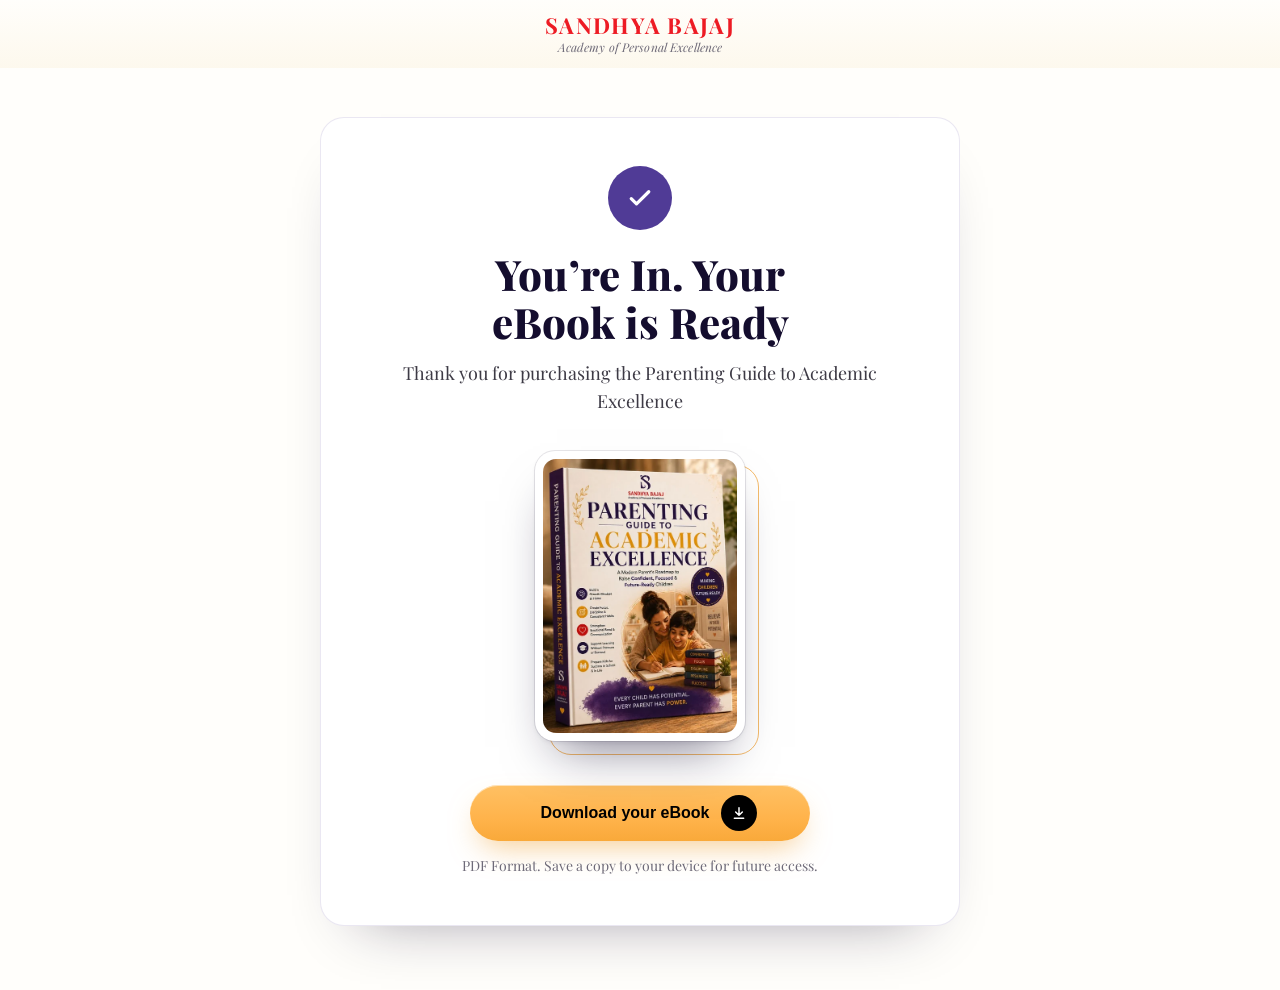
==== commit a620b83f: "Centre the logo on the thank-you page Co-Authored-By: Claude Opus 5.5 <noreply@anthropic.com>" ====
--- a/thank-you.html
+++ b/thank-you.html
@@ -12,6 +12,8 @@
   <link rel="stylesheet" href="https://fonts.googleapis.com/css2?family=Playfair+Display:ital,wght@0,400;0,700;0,800;1,400;1,700&display=swap">
   <link rel="stylesheet" href="css/styles.css">
   <style>
+    .site-header__inner--center { justify-content: center; }
+    .site-header__inner--center .wordmark { align-items: center; text-align: center; }
     .ty { min-height: calc(100vh - var(--header-h)); display: grid; place-items: center; padding: 48px 0 64px; }
     .ty__card {
       max-width: 640px; margin: 0 auto; text-align: center;
@@ -39,7 +41,7 @@
   </svg>
 
   <header class="site-header">
-    <div class="container site-header__inner">
+    <div class="container site-header__inner site-header__inner--center">
       <span class="wordmark">
         <span class="wordmark__name">SANDHYA BAJAJ</span>
         <span class="wordmark__tag">Academy of Personal Excellence</span>
--- a/css/styles.css
+++ b/css/styles.css
@@ -22,6 +22,15 @@
   --on-night: #ffffff;
   --on-night-muted: rgba(255, 255, 255, 0.75);
   --on-amber: #000000;
+  /* Exact surface treatments sampled from sandhyabajaj.in */
+  --grad-cream: linear-gradient(#fffefb 0%, #fbf6ec 50%, #fffefb 100%);
+  --grad-night: linear-gradient(118deg, #1b0f45 0%, #2c1a63 26%, #38207d 52%, #503b96 82%, #5c46a8 100%);
+  --grad-card: linear-gradient(#fffdf8, #fbf5e8);
+  --grad-chip: linear-gradient(#ffffff, #f4eefb);
+  --grad-lavender: linear-gradient(160deg, #efe9f9, #ddd2f0 60%, #cfc0ea);
+  --border-warm: #f0e6cf;
+  --shadow-card: 0 18px 38px -16px rgba(43, 25, 105, 0.22), 0 6px 14px -8px rgba(43, 25, 105, 0.14);
+  --shadow-card-deep: 0 30px 60px -20px rgba(43, 25, 105, 0.3), 0 10px 24px -12px rgba(43, 25, 105, 0.18);
   --shadow-cta: 0 14px 30px -10px rgba(239, 159, 46, 0.55), inset 0 1px 0 rgba(255, 255, 255, 0.55);
 
   /* Roles used by the components below */
@@ -100,8 +109,8 @@
 
 .container { width: 100%; max-width: calc(var(--container) + var(--gutter) * 2); margin: 0 auto; padding: 0 var(--gutter); }
 .section { padding: var(--space-5) 0; }
-.section--tint { background: linear-gradient(var(--surface-tint), var(--surface-tint)), var(--surface); }
-.section--deep { background: var(--deep); color: var(--dark-body); }
+.section--tint { background: var(--grad-cream); }
+.section--deep { background: var(--grad-night); color: var(--dark-body); }
 .section--deep h2, .section--deep h3 { color: var(--dark-ink); }
 
 /* ---------- Type helpers ---------- */
@@ -114,7 +123,7 @@
   margin-bottom: var(--space-2);
 }
 .section--deep .eyebrow { color: var(--accent); }
-.h-section { font-size: clamp(30px, 4.2vw, 40px); line-height: 1.2; }
+.h-section { font-size: clamp(28px, 4vw, 38px); line-height: 1.22; }
 .section-head { max-width: 760px; margin: 0 auto var(--space-4); text-align: center; }
 .section-head--left { margin-left: 0; text-align: left; }
 
@@ -183,7 +192,7 @@
 /* ---------- Header ---------- */
 .site-header {
   position: sticky; top: 0; z-index: 50;
-  background: rgba(255, 254, 251, 0.92);
+  background: linear-gradient(rgba(255, 254, 251, 0.94), rgba(253, 248, 236, 0.94));
   backdrop-filter: saturate(140%) blur(10px);
   -webkit-backdrop-filter: saturate(140%) blur(10px);
   border-bottom: 1px solid transparent;
@@ -202,8 +211,8 @@
 }
 .hero__copy { grid-area: copy; }
 .hero__visual { grid-area: visual; }
-.hero h1 { font-size: clamp(34px, 5.2vw, 56px); line-height: 1.12; letter-spacing: -0.01em; }
-.hero__sub { margin-top: var(--space-3); font-size: 20px; line-height: 31px; max-width: 560px; }
+.hero h1 { font-size: clamp(34px, 4.6vw, 50px); line-height: 1.14; letter-spacing: -0.01em; }
+.hero__sub { margin-top: var(--space-3); font-size: 18px; line-height: 29px; max-width: 540px; }
 .hero__buy { margin-top: 32px; }
 .hero__trust { margin-top: var(--space-2); display: flex; flex-wrap: wrap; gap: 6px 18px; font-size: 14px; line-height: 22px; color: var(--ink-muted); list-style: none; padding: 0; }
 .hero__trust li { display: inline-flex; align-items: center; gap: 6px; }
@@ -213,7 +222,8 @@
 .book-stage { position: relative; display: grid; place-items: center; padding: 36px 0 28px; }
 .book-stage::before {
   content: ""; position: absolute; inset: 0 6% 0 6%;
-  background: var(--deep); border-radius: 28px;
+  background: var(--grad-night); border-radius: 28px;
+  box-shadow: var(--shadow-card-deep);
 }
 .book-stage::after {
   content: ""; position: absolute; width: 74%; aspect-ratio: 1; border-radius: 50%;
@@ -323,7 +333,8 @@
 .who-intro__book { margin-top: var(--space-4); display: flex; align-items: center; gap: var(--space-3); }
 .who-cards { list-style: none; margin: 0; padding: 0; display: grid; grid-template-columns: repeat(2, minmax(0, 1fr)); gap: var(--space-2); }
 .who-card {
-  background: var(--surface-raised); border: 1px solid var(--border-soft); border-radius: var(--radius-lg);
+  background: var(--grad-card); border: 1px solid var(--border-warm); border-radius: var(--radius-lg);
+  box-shadow: 0 10px 24px -18px rgba(43, 25, 105, 0.35);
   padding: 24px; transition: border-color .2s ease, transform .2s ease, box-shadow .2s ease;
 }
 .who-card { position: relative; overflow: hidden; }
@@ -331,10 +342,11 @@
   content: ""; position: absolute; left: 0; right: 0; top: 0; height: 3px;
   background: linear-gradient(90deg, var(--brand-purple), var(--amber) 60%, var(--signal-red));
 }
-.who-card:hover { border-color: var(--border); transform: translateY(-2px); box-shadow: 0 16px 30px -24px rgba(20, 13, 46, 0.6); }
+.who-card:hover { border-color: #e6d8b8; transform: translateY(-3px); box-shadow: var(--shadow-card); }
 .icon-chip {
   width: 48px; height: 48px; border-radius: var(--radius-md);
-  background: var(--surface-tint); color: var(--brand);
+  background: var(--grad-chip); color: var(--brand);
+  border: 1px solid #e7ddf4; box-shadow: 0 10px 20px -10px rgba(80, 59, 150, 0.4);
   display: flex; align-items: center; justify-content: center; margin-bottom: var(--space-2);
 }
 .icon-chip svg { width: 24px; height: 24px; }
@@ -344,14 +356,14 @@
 /* ---------- Offer / What you get ---------- */
 .offer-card {
   max-width: 1000px; margin: 0 auto;
-  background: var(--surface-raised);
-  border: 1px solid var(--border-soft);
-  border-radius: 24px;
-  box-shadow: 0 30px 60px -40px rgba(20, 13, 46, 0.45);
+  background: linear-gradient(#fffdf9, #fdf9f0);
+  border: 1px solid var(--border-warm);
+  border-radius: 22px;
+  box-shadow: var(--shadow-card);
   display: grid; grid-template-columns: 300px minmax(0, 1fr);
   overflow: hidden;
 }
-.offer-card__visual { background: var(--deep); display: grid; place-items: center; padding: 40px 24px; }
+.offer-card__visual { background: var(--grad-night); display: grid; place-items: center; padding: 40px 24px; }
 .offer-card__visual .mockup { width: min(220px, 82%); }
 .offer-card__body { padding: 44px 48px; }
 .offer-card__body .h-section { margin-bottom: var(--space-3); }
@@ -369,12 +381,13 @@
 }
 
 /* ---------- Author ---------- */
-.author { display: grid; grid-template-columns: minmax(0, 0.85fr) minmax(0, 1.15fr); gap: 64px; align-items: center; }
+.author { display: grid; grid-template-columns: minmax(0, 0.78fr) minmax(0, 1.22fr); gap: 56px; align-items: center; }
 /* Cut-out portrait sits on a deep-indigo disc with a thin amber ring */
 .author__portrait { margin: 0; position: relative; width: 100%; max-width: 460px; justify-self: center; }
 .author__photo { position: relative; aspect-ratio: 800 / 794; }
 .author__photo::before {
-  content: ""; position: absolute; inset: 1.5%; border-radius: 50%; background: var(--deep);
+  content: ""; position: absolute; inset: 1.5%; border-radius: 50%; background: var(--grad-lavender);
+  box-shadow: var(--shadow-card);
 }
 .author__photo::after {
   content: ""; position: absolute; inset: -3%; border-radius: 50%;
@@ -390,8 +403,22 @@
 }
 .author__caption span { display: block; font: 700 18px/1.3 var(--font-serif); color: var(--ink); }
 .author__caption small { display: block; font: italic 400 14px/1.4 var(--font-serif); color: var(--ink-muted); }
+.author__bio { min-width: 0; }
 .author__bio p + p { margin-top: var(--space-2); }
-.author__bio .h-section { margin-bottom: var(--space-3); }
+.author__bio .h-section { margin-bottom: 10px; }
+.author__role { font: 800 19px/1.4 var(--font-serif); color: var(--ink); }
+.author__creds {
+  list-style: none; padding: 16px 0 0; margin: 16px 0 24px;
+  border-top: 1px solid var(--border-warm);
+  display: flex; flex-wrap: nowrap; align-items: center;
+  font: 700 11.5px/1.2 var(--font-serif); letter-spacing: 0.08em; text-transform: uppercase;
+  color: var(--brand-purple); white-space: nowrap;
+}
+.author__creds li { display: inline-flex; align-items: center; }
+.author__creds li + li::before {
+  content: ""; width: 5px; height: 5px; margin: 0 9px; border-radius: 50%;
+  background: var(--amber-deep); flex: none;
+}
 .pull-quote {
   margin: 32px 0 0; padding: 24px 28px;
   background: var(--surface-tint); border-radius: var(--radius-lg);
@@ -403,6 +430,105 @@
   font: 700 72px/1 var(--font-serif); color: var(--accent);
 }
 .author__buy { margin-top: 32px; }
+
+/* ---------- Right-system CTA band (mirrors the closing card on sandhyabajaj.in) ---------- */
+.system { padding-top: 0; }
+.system__card {
+  position: relative; overflow: hidden; isolation: isolate;
+  background: var(--grad-night); color: var(--on-night-muted);
+  border: 1px solid rgba(255, 179, 75, 0.38); border-radius: 28px;
+  box-shadow: 0 40px 80px -30px rgba(43, 25, 105, 0.55), 0 14px 30px -14px rgba(43, 25, 105, 0.3), inset 0 1px 0 rgba(255, 255, 255, 0.10);
+  padding: 64px 64px 52px;
+}
+.system__card::before {
+  /* warm glows in two corners + faint star-dust */
+  content: ""; position: absolute; inset: 0; z-index: -1; pointer-events: none;
+  background:
+    radial-gradient(520px 260px at 100% 0%, rgba(255, 179, 75, 0.20), transparent 62%),
+    radial-gradient(420px 260px at 0% 100%, rgba(165, 141, 224, 0.20), transparent 65%),
+    radial-gradient(1.3px 1.3px at 12% 22%, rgba(255,255,255,.5), transparent 60%),
+    radial-gradient(1.1px 1.1px at 28% 48%, rgba(255,255,255,.35), transparent 60%),
+    radial-gradient(1.3px 1.3px at 34% 74%, rgba(255,255,255,.35), transparent 60%),
+    radial-gradient(1.1px 1.1px at 47% 16%, rgba(255,255,255,.45), transparent 60%),
+    radial-gradient(1.3px 1.3px at 58% 58%, rgba(255,255,255,.3), transparent 60%),
+    radial-gradient(1.1px 1.1px at 66% 86%, rgba(255,255,255,.35), transparent 60%),
+    radial-gradient(1.3px 1.3px at 79% 38%, rgba(255,255,255,.4), transparent 60%),
+    radial-gradient(1.1px 1.1px at 91% 74%, rgba(255,255,255,.35), transparent 60%),
+    radial-gradient(1.3px 1.3px at 21% 90%, rgba(255,255,255,.3), transparent 60%);
+}
+.system__card::after {
+  /* fine inner frame, like a printed certificate */
+  content: ""; position: absolute; inset: 12px; z-index: -1; pointer-events: none;
+  border: 1px solid rgba(255, 255, 255, 0.07); border-radius: 20px;
+}
+.system__top { display: grid; grid-template-columns: minmax(0, 1fr) auto; gap: 48px; align-items: center; }
+.system__copy h2 {
+  font-size: clamp(26px, 2.6vw, 34px); line-height: 1.3; color: var(--on-night); font-weight: 800;
+  letter-spacing: -0.005em;
+}
+.system__copy h2 em {
+  font-style: italic; padding-right: 2px;
+  background: linear-gradient(90deg, #ffb34b 10%, #ffdcae 50%, #ffb34b 90%);
+  -webkit-background-clip: text; background-clip: text; color: transparent;
+}
+.system__copy p {
+  margin-top: 22px; padding-left: 18px; border-left: 2px solid rgba(255, 179, 75, 0.55);
+  font-size: 16.5px; line-height: 1.8; color: var(--on-night-muted); max-width: 560px;
+}
+.system__copy strong { color: var(--on-night); font-weight: 700; }
+.system__cta { position: relative; display: flex; flex-direction: column; align-items: flex-end; gap: 18px; }
+.system__halo {
+  position: absolute; z-index: 0; right: -20px; top: -30px; width: 120%; height: 150px; pointer-events: none;
+  background: radial-gradient(closest-side, rgba(255, 179, 75, 0.28), transparent);
+  filter: blur(6px);
+}
+.btn--big {
+  position: relative; z-index: 1; overflow: hidden;
+  padding: 18px 20px 18px 44px; min-height: 0; gap: 24px; border-radius: var(--radius-pill);
+  box-shadow: 0 18px 38px -12px rgba(239, 159, 46, 0.7), 0 0 0 6px rgba(255, 179, 75, 0.12), inset 0 1px 0 rgba(255, 255, 255, 0.6);
+}
+.btn--big::after {
+  /* light sweep on hover */
+  content: ""; position: absolute; top: 0; bottom: 0; left: -60%; width: 45%; pointer-events: none;
+  background: linear-gradient(100deg, transparent, rgba(255, 255, 255, 0.55), transparent);
+  transform: skewX(-18deg); transition: left .7s ease;
+}
+.btn--big:hover::after { left: 120%; }
+.btn--big:hover { box-shadow: 0 22px 44px -12px rgba(239, 159, 46, 0.8), 0 0 0 8px rgba(255, 179, 75, 0.16), inset 0 1px 0 rgba(255, 255, 255, 0.6); }
+.btn--big__text { display: flex; flex-direction: column; align-items: center; line-height: 1.1; }
+.btn--big__price { font: 800 36px/1 var(--font-sans); color: var(--brand-purple); letter-spacing: -0.01em; }
+.btn--big__label { font: 700 22px/1.2 var(--font-sans); color: var(--on-amber); margin-top: 6px; }
+.btn--big .btn__arrow { width: 42px; height: 42px; }
+.system__note { position: relative; z-index: 1; font-size: 15px; color: var(--on-night-muted); text-align: right; }
+.system__note strong { color: var(--on-night); }
+.system__bottom { margin-top: 48px; text-align: center; }
+.system__divider {
+  display: block; position: relative; height: 1px; margin: 0 6% 34px;
+  background: linear-gradient(90deg, transparent, rgba(255, 179, 75, 0.65), transparent);
+}
+.system__divider i {
+  position: absolute; left: 50%; top: 50%; width: 9px; height: 9px;
+  background: var(--amber); transform: translate(-50%, -50%) rotate(45deg);
+  box-shadow: 0 0 0 5px #2b1a63, 0 0 14px rgba(255, 179, 75, 0.7);
+}
+.system__badge {
+  display: grid; place-items: center; width: 64px; height: 64px; margin: 0 auto 18px; border-radius: 50%;
+  background: radial-gradient(circle at 32% 28%, #ffd08a 0%, #ffb34b 58%, #ef9f2e 100%);
+  box-shadow: 0 12px 28px -8px rgba(255, 179, 75, 0.7), inset 0 1px 0 rgba(255, 255, 255, 0.6);
+}
+.system__trophy { width: 30px; height: 30px; color: var(--night); display: block; }
+.system__mantra-line {
+  font: italic 700 clamp(20px, 2vw, 24px)/1.35 var(--font-serif); color: #c9b8f0;
+}
+.system__mantra {
+  display: inline-flex; align-items: center; gap: 8px; margin-top: 18px;
+  padding: 9px 22px; border-radius: var(--radius-pill);
+  background: var(--surface-glass); border: 1px solid rgba(255, 179, 75, 0.35);
+  font-size: 15px; color: var(--on-night);
+}
+.system__mantra em { color: var(--amber); }
+.system__mantra strong { font-weight: 700; }
+@media (prefers-reduced-motion: reduce) { .btn--big::after { display: none; } }
 
 /* ---------- FAQ ---------- */
 .faq { max-width: 820px; margin: 0 auto; }
@@ -429,12 +555,12 @@
 .closing { text-align: center; position: relative; overflow: hidden; }
 .closing__inner { display: grid; grid-template-columns: auto minmax(0, 1fr); gap: 56px; align-items: center; text-align: left; max-width: 920px; margin: 0 auto; }
 .closing .mockup { width: 250px; }
-.closing h2 { font-size: clamp(28px, 3.6vw, 38px); line-height: 1.2; margin-bottom: var(--space-2); }
+.closing h2 { font-size: clamp(28px, 4vw, 38px); line-height: 1.22; margin-bottom: var(--space-2); }
 .closing__sub { margin-bottom: 28px; }
 .closing .buy-row { gap: var(--space-2) var(--space-3); }
 
 /* ---------- Footer ---------- */
-.site-footer { background: #140a35; border-top: 1px solid var(--dark-border); color: var(--dark-body); padding: 40px 0; font-size: 14px; line-height: 22px; }
+.site-footer { background: var(--night); border-top: 1px solid var(--dark-border); color: var(--dark-body); padding: 40px 0; font-size: 14px; line-height: 22px; }
 .site-footer__inner { display: flex; align-items: center; justify-content: space-between; flex-wrap: wrap; gap: var(--space-2); }
 .site-footer .wordmark__name { color: #ff5a60; } /* logo red lifted for 4.5:1 on night */
 
@@ -465,6 +591,21 @@
    ========================================================================== */
 @media (min-width: 1440px) {
   :root { --container: 1200px; }
+}
+
+@media (max-width: 1279px) {
+  .author__creds { font-size: 10.5px; }
+}
+
+@media (max-width: 1180px) {
+  /* keep the credentials in one row: swipe sideways when they don't fit */
+  .author__creds {
+    overflow-x: auto; scrollbar-width: none; -webkit-overflow-scrolling: touch;
+    padding-bottom: 4px; padding-right: 28px;
+    -webkit-mask-image: linear-gradient(90deg, #000 0, #000 calc(100% - 36px), transparent);
+            mask-image: linear-gradient(90deg, #000 0, #000 calc(100% - 36px), transparent);
+  }
+  .author__creds::-webkit-scrollbar { display: none; }
 }
 
 @media (max-width: 1100px) {
@@ -483,6 +624,10 @@
   .learn-item, .learn-item:not(:nth-child(3n + 1)) { padding: 28px 20px 32px; border-left: 0; }
   .learn-item:nth-child(2n) { border-left: 1px solid var(--border-soft); }
   .learn-item:nth-child(2n + 1) { padding-left: 0; }
+  .system__card { padding: 52px 40px 44px; }
+  .system__top { grid-template-columns: 1fr; gap: 28px; }
+  .system__cta { align-items: flex-start; }
+  .system__note { text-align: left; }
   .who-grid { grid-template-columns: 1fr; gap: var(--space-4); }
   .who-intro { position: static; text-align: center; }
   .who-intro .eyebrow { display: block; }
@@ -549,9 +694,32 @@
   .author__caption { padding: 8px 20px; margin-top: -22px; }
   .author__bio { text-align: left; }
   .pull-quote { padding: 22px 20px; }
+  .author__role { font-size: 17px; }
+  .author__creds { font-size: 11px; }
   .author__buy { flex-direction: column; align-items: stretch; text-align: center; }
   .author__buy .price { justify-content: center; }
 
+  .system__card { padding: 40px 20px 34px; border-radius: 22px; }
+  .system__card::after { inset: 8px; border-radius: 16px; }
+  .system__copy p { padding-left: 0; border-left: 0; margin-left: auto; margin-right: auto; }
+  .system__halo { right: 0; width: 100%; }
+  .system__badge { width: 56px; height: 56px; }
+  .system__trophy { width: 26px; height: 26px; }
+  .system__mantra { padding: 8px 16px; font-size: 14px; }
+  .system__top { grid-template-columns: 1fr; gap: 26px; text-align: center; }
+  .system__copy h2 { font-size: 23px; }
+  .system__copy h2 br { display: none; }
+  .system__copy p br { display: block; content: ""; margin-top: 8px; }
+  .system__copy h2 em { display: block; }
+  .system__cta { align-items: stretch; }
+  .btn--big { width: 100%; padding: 14px 12px 14px 22px; gap: 12px; }
+  .btn--big__text { flex: 1; }
+  .btn--big__price { font-size: 28px; }
+  .btn--big__label { font-size: 18px; }
+  .btn--big .btn__arrow { width: 36px; height: 36px; }
+  .system__note { text-align: center; font-size: 14px; }
+  .system__bottom { margin-top: 34px; }
+  .system__mantra-line { font-size: 19px; }
   .faq__q { font-size: 18px; line-height: 26px; padding: 18px 0; }
   .faq__icon { width: 32px; height: 32px; }
   .faq__a { padding: 0 0 20px; }
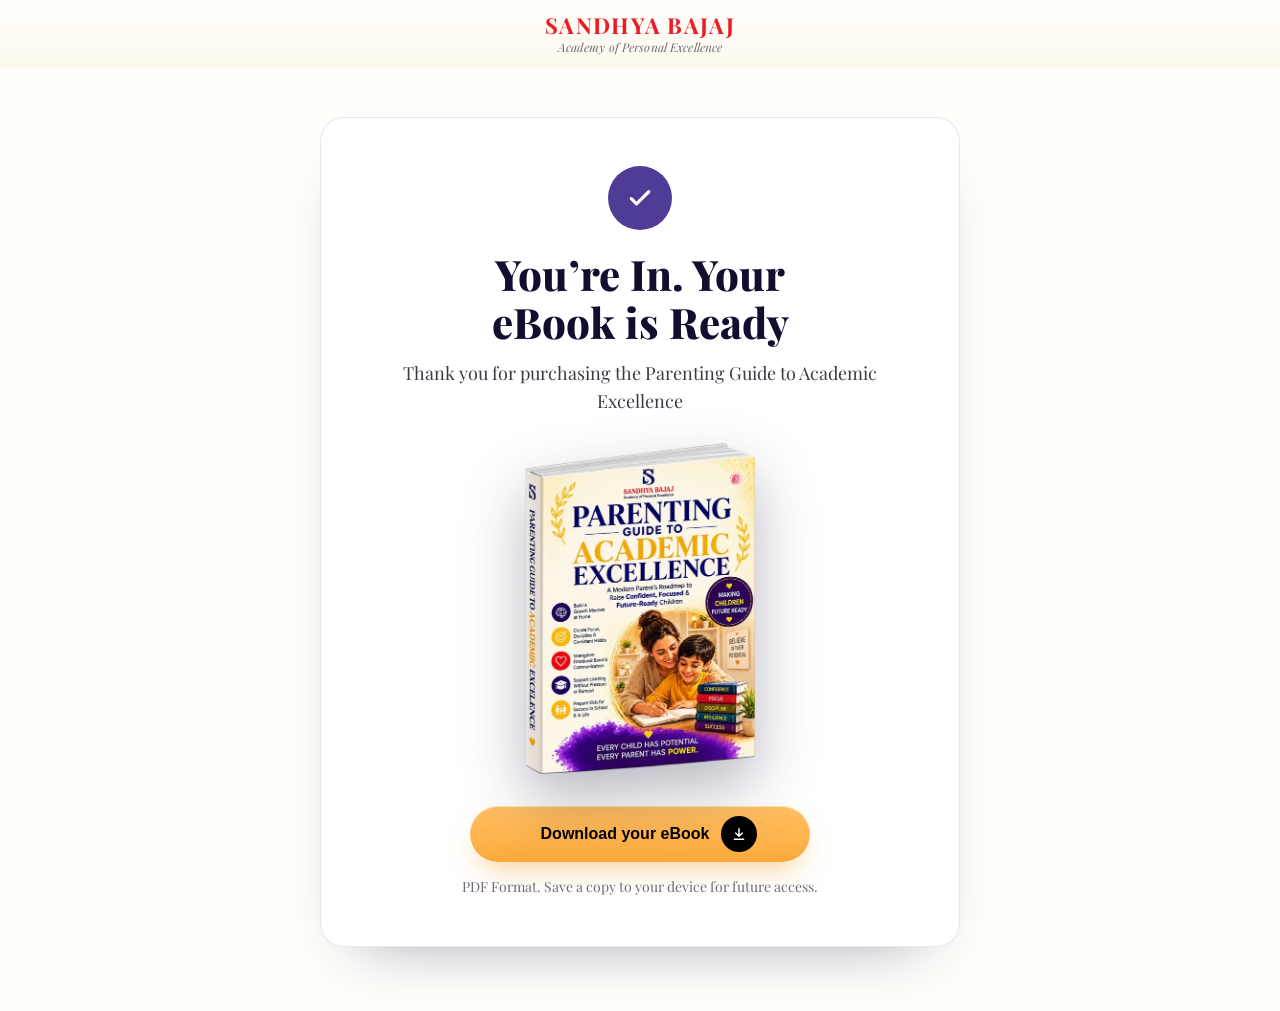
==== commit 72f33287: "Transparent 3D mockup, 10+ Years laurel, tighter spacing, new footer and checkout - Replace every eb" ====
--- a/thank-you.html
+++ b/thank-you.html
@@ -10,7 +10,7 @@
   <link rel="preconnect" href="https://fonts.googleapis.com">
   <link rel="preconnect" href="https://fonts.gstatic.com" crossorigin>
   <link rel="stylesheet" href="https://fonts.googleapis.com/css2?family=Playfair+Display:ital,wght@0,400;0,700;0,800;1,400;1,700&display=swap">
-  <link rel="stylesheet" href="css/styles.css">
+  <link rel="stylesheet" href="css/styles.css?v=20261114">
   <style>
     .site-header__inner--center { justify-content: center; }
     .site-header__inner--center .wordmark { align-items: center; text-align: center; }
@@ -27,10 +27,10 @@
     .ty__tick svg { width: 30px; height: 30px; }
     .ty h1 { font-size: clamp(30px, 6vw, 42px); line-height: 1.15; }
     .ty__lead { margin-top: 12px; color: var(--ink-body); }
-    .ty .mockup { width: 210px; margin: 36px auto 44px; }
+    .ty .book3d { width: 230px; margin: 28px auto 32px; }
     .ty__note { margin-top: 14px; font-size: 14px; line-height: 22px; color: var(--ink-muted); }
     .ty .btn--accent { width: 100%; max-width: 340px; }
-    @media (max-width: 767px) { .ty__card { padding: 36px 20px; border-radius: 20px; } .ty .mockup { width: 180px; } }
+    @media (max-width: 767px) { .ty__card { padding: 36px 20px; border-radius: 20px; } .ty .book3d { width: 190px; } }
   </style>
   <!-- Paste the Meta Pixel / GTM snippet here; fire the Purchase event on this page. -->
 </head>
@@ -56,14 +56,7 @@
         <h1>You’re In. Your eBook is Ready</h1>
         <p class="ty__lead">Thank you for purchasing the Parenting Guide to Academic Excellence</p>
 
-        <figure class="mockup mockup--ty">
-  <div class="mockup__frame">
-    <picture>
-      <source srcset="assets/img/ebook-mockup-480.webp 480w, assets/img/ebook-mockup-800.webp 800w" sizes="(max-width: 767px) 200px, 260px" type="image/webp">
-      <img src="assets/img/ebook-mockup-800.jpg" width="800" height="1132" loading="lazy" decoding="async" alt="Hardcover mockup of the Parenting Guide to Academic Excellence ebook by Sandhya Bajaj">
-    </picture>
-  </div>
-</figure>
+        <img class="book3d book3d--ty" src="assets/img/ebook-3d-480.webp" srcset="assets/img/ebook-3d-480.webp 480w, assets/img/ebook-3d-720.webp 720w" sizes="(max-width: 767px) 190px, 230px" width="720" height="1037" fetchpriority="high" alt="Parenting Guide to Academic Excellence ebook by Sandhya Bajaj, shown as a 3D book">
 
         <a class="btn btn--accent" id="download-btn" href="#" download>
           Download your eBook
@@ -74,7 +67,7 @@
     </div>
   </main>
 
-  <script src="js/config.js"></script>
+  <script src="js/config.js?v=20261114"></script>
   <script>
     (function () {
       var url = ((window.FUNNEL_CONFIG || {}).DOWNLOAD_URL || "").trim();
--- a/css/styles.css
+++ b/css/styles.css
@@ -67,7 +67,7 @@
   --space-2: 16px;
   --space-3: 24px;
   --space-4: 40px;
-  --space-5: 80px;
+  --space-5: 64px;
 
   /* Radius */
   --radius-xs: 2px;
@@ -124,7 +124,7 @@
 }
 .section--deep .eyebrow { color: var(--accent); }
 .h-section { font-size: clamp(28px, 4vw, 38px); line-height: 1.22; }
-.section-head { max-width: 760px; margin: 0 auto var(--space-4); text-align: center; }
+.section-head { max-width: 760px; margin: 0 auto 32px; text-align: center; }
 .section-head--left { margin-left: 0; text-align: left; }
 
 /* One emphasised phrase per headline: brand colour + 3px amber underline */
@@ -187,7 +187,7 @@
 
 .buy-row { display: flex; align-items: center; flex-wrap: wrap; gap: var(--space-2) var(--space-3); }
 .buy-row--center { justify-content: center; }
-.cta-block { margin-top: var(--space-4); display: flex; justify-content: center; }
+.cta-block { margin-top: 32px; display: flex; justify-content: center; }
 
 /* ---------- Header ---------- */
 .site-header {
@@ -202,7 +202,7 @@
 .site-header__inner { height: var(--header-h); display: flex; align-items: center; justify-content: space-between; gap: var(--space-2); }
 
 /* ---------- Hero ---------- */
-.hero { padding: 56px 0 var(--space-5); position: relative; overflow: hidden; }
+.hero { padding: 40px 0 var(--space-5); position: relative; overflow: hidden; }
 .hero__grid {
   display: grid;
   grid-template-columns: minmax(0, 1.12fr) minmax(0, 0.88fr);
@@ -219,7 +219,7 @@
 .hero__trust svg { width: 16px; height: 16px; color: var(--brand); flex: none; }
 
 /* Book stage */
-.book-stage { position: relative; display: grid; place-items: center; padding: 36px 0 28px; }
+.book-stage { position: relative; display: grid; place-items: center; padding: 30px 0 26px; }
 .book-stage::before {
   content: ""; position: absolute; inset: 0 6% 0 6%;
   background: var(--grad-night); border-radius: 28px;
@@ -236,72 +236,18 @@
   box-shadow: 0 10px 20px -12px rgba(20, 13, 46, 0.6);
 }
 
-/* CSS 3D book mockup — real cover on the front face, a page block on the right
-   edge and a back board, all in true 3D. --t is the book's thickness. */
-.book {
-  --t: 26px;
-  position: relative; z-index: 2; width: min(320px, 72%);
-  perspective: 1800px;
-  filter: drop-shadow(18px 26px 26px rgba(0, 0, 0, 0.38));
-}
-.book__body {
-  position: relative;
-  transform: rotateY(-28deg) rotateX(4deg);
-  transform-style: preserve-3d;
-  transition: transform .6s cubic-bezier(.2, .7, .2, 1);
-}
-.book:hover .book__body { transform: rotateY(-18deg) rotateX(3deg); }
-.book__cover {
-  position: relative; border-radius: 2px 6px 6px 2px; overflow: hidden;
-  transform: translateZ(calc(var(--t) / 2));
-  backface-visibility: hidden;
-}
-.book__cover img { width: 100%; aspect-ratio: 969 / 1500; object-fit: cover; }
-.book__cover::after {
-  /* hinge crease near the spine + soft gloss */
-  content: ""; position: absolute; inset: 0; pointer-events: none;
-  background:
-    linear-gradient(90deg, rgba(0,0,0,.30) 0, rgba(0,0,0,.06) 2%, rgba(255,255,255,.28) 3%, rgba(255,255,255,0) 6.5%),
-    linear-gradient(118deg, rgba(255,255,255,.22) 0%, rgba(255,255,255,0) 34%, rgba(0,0,0,0) 70%, rgba(0,0,0,.10) 100%);
-}
-.book__pages {
-  /* page block on the right edge: centred on the edge, turned 90deg to face right */
-  position: absolute; top: 1.2%; bottom: 1.2%;
-  left: calc(100% - var(--t) / 2 - 3px); width: var(--t);
-  transform: rotateY(90deg);
-  background:
-    linear-gradient(90deg, rgba(0,0,0,.18), rgba(0,0,0,0) 30%, rgba(0,0,0,0) 70%, rgba(0,0,0,.14)),
-    repeating-linear-gradient(90deg, #fbf7ef 0 1.5px, #e6dccb 1.5px 2.5px);
-}
-.book__back {
-  position: absolute; inset: 0;
-  transform: translateZ(calc(var(--t) / -2));
-  background: #2a1d55; border-radius: 6px 2px 2px 6px;
-}
-.book--sm { --t: 12px; width: min(200px, 60%); }
-
-/* Framed product photo (hardcover mockup) used outside the hero:
-   white mat + hairline border, soft lift shadow, offset amber outline behind */
-.mockup { position: relative; margin: 0; width: 260px; max-width: 100%; flex: none; }
-.mockup::before {
-  content: ""; position: absolute; inset: 14px -14px -14px 14px;
-  border: 1.5px solid rgba(239, 159, 46, 0.7); border-radius: 22px;
-}
-.mockup__frame {
-  position: relative; background: #fff; padding: 8px; border-radius: 20px;
-  box-shadow:
-    0 0 0 1px rgba(20, 13, 46, 0.10),
-    0 2px 4px rgba(20, 13, 46, 0.06),
-    0 28px 48px -22px rgba(20, 13, 46, 0.55);
-  transition: transform .4s cubic-bezier(.2, .7, .2, 1), box-shadow .4s ease;
-}
-.mockup:hover .mockup__frame { transform: translateY(-4px); box-shadow: 0 0 0 1px rgba(20, 13, 46, 0.10), 0 2px 4px rgba(20, 13, 46, 0.06), 0 36px 56px -22px rgba(20, 13, 46, 0.6); }
-.mockup img { width: 100%; height: auto; aspect-ratio: 800 / 1132; object-fit: cover; border-radius: 13px; }
-.section--deep .mockup__frame, .offer-card__visual .mockup__frame { box-shadow: 0 0 0 1px rgba(255, 255, 255, 0.12), 0 30px 50px -20px rgba(0, 0, 0, 0.6); }
-.mockup--who { width: 150px; }
-.mockup--who::before { inset: 10px -10px -10px 10px; border-radius: 18px; }
-.mockup--who .mockup__frame { padding: 6px; border-radius: 16px; }
-.mockup--who img { border-radius: 11px; }
+/* Transparent 3D ebook mockup (one image used everywhere) */
+.book3d {
+  position: relative; z-index: 2; display: block; height: auto; max-width: 100%;
+  filter: drop-shadow(0 26px 30px rgba(20, 13, 46, 0.30));
+  transition: transform .5s cubic-bezier(.2, .7, .2, 1);
+}
+.book3d:hover { transform: translateY(-4px); }
+.section--deep .book3d, .book-stage .book3d, .offer-card__visual .book3d { filter: drop-shadow(0 28px 34px rgba(0, 0, 0, 0.45)); }
+.book3d--hero { width: min(330px, 78%); }
+.book3d--who { width: 140px; flex: none; }
+.book3d--offer { width: min(230px, 86%); }
+.book3d--closing { width: 250px; }
 
 /* ---------- What you'll learn (numbered editorial grid) ---------- */
 .learn-grid {
@@ -364,7 +310,6 @@
   overflow: hidden;
 }
 .offer-card__visual { background: var(--grad-night); display: grid; place-items: center; padding: 40px 24px; }
-.offer-card__visual .mockup { width: min(220px, 82%); }
 .offer-card__body { padding: 44px 48px; }
 .offer-card__body .h-section { margin-bottom: var(--space-3); }
 .checklist { list-style: none; margin: 0; padding: 0; display: grid; grid-template-columns: repeat(2, minmax(0, 1fr)); gap: 14px 28px; }
@@ -404,6 +349,25 @@
 .author__caption span { display: block; font: 700 18px/1.3 var(--font-serif); color: var(--ink); }
 .author__caption small { display: block; font: italic 400 14px/1.4 var(--font-serif); color: var(--ink-muted); }
 .author__bio { min-width: 0; }
+.laurel {
+  display: flex; align-items: center; justify-content: center; gap: 4px;
+  width: max-content; max-width: 100%; margin: 28px auto 4px;
+  color: var(--amber-deep);
+}
+.laurel svg {
+  width: 86px; height: auto; flex: none;
+  filter: drop-shadow(0 6px 14px rgba(239, 159, 46, 0.4));
+}
+.laurel__text { padding: 0 14px; text-align: center; }
+.laurel__text strong {
+  display: block; font: 600 40px/42px var(--font-serif); letter-spacing: 3.6px;
+  background: linear-gradient(90deg, #ef9f2e 20%, #ffdcae 50%, #ef9f2e 80%);
+  -webkit-background-clip: text; background-clip: text; color: transparent;
+}
+.laurel__text span {
+  display: block; margin-top: 6px; font: 700 11.5px/1.55 var(--font-serif);
+  letter-spacing: 2.53px; text-transform: uppercase; color: var(--brand-purple);
+}
 .author__bio p + p { margin-top: var(--space-2); }
 .author__bio .h-section { margin-bottom: 10px; }
 .author__role { font: 800 19px/1.4 var(--font-serif); color: var(--ink); }
@@ -418,16 +382,6 @@
 .author__creds li + li::before {
   content: ""; width: 5px; height: 5px; margin: 0 9px; border-radius: 50%;
   background: var(--amber-deep); flex: none;
-}
-.pull-quote {
-  margin: 32px 0 0; padding: 24px 28px;
-  background: var(--surface-tint); border-radius: var(--radius-lg);
-  font: italic 700 clamp(22px, 2.6vw, 28px)/1.3 var(--font-serif); color: var(--ink);
-  position: relative;
-}
-.pull-quote::before {
-  content: "\201C"; position: absolute; top: -18px; left: 18px;
-  font: 700 72px/1 var(--font-serif); color: var(--accent);
 }
 .author__buy { margin-top: 32px; }
 
@@ -518,7 +472,7 @@
 }
 .system__trophy { width: 30px; height: 30px; color: var(--night); display: block; }
 .system__mantra-line {
-  font: italic 700 clamp(20px, 2vw, 24px)/1.35 var(--font-serif); color: #c9b8f0;
+  font: italic 700 clamp(19px, 1.9vw, 22px)/1.4 var(--font-sans); color: #c9b8f0;
 }
 .system__mantra {
   display: inline-flex; align-items: center; gap: 8px; margin-top: 18px;
@@ -554,15 +508,15 @@
 /* ---------- Closing offer band ---------- */
 .closing { text-align: center; position: relative; overflow: hidden; }
 .closing__inner { display: grid; grid-template-columns: auto minmax(0, 1fr); gap: 56px; align-items: center; text-align: left; max-width: 920px; margin: 0 auto; }
-.closing .mockup { width: 250px; }
 .closing h2 { font-size: clamp(28px, 4vw, 38px); line-height: 1.22; margin-bottom: var(--space-2); }
 .closing__sub { margin-bottom: 28px; }
 .closing .buy-row { gap: var(--space-2) var(--space-3); }
 
 /* ---------- Footer ---------- */
-.site-footer { background: var(--night); border-top: 1px solid var(--dark-border); color: var(--dark-body); padding: 40px 0; font-size: 14px; line-height: 22px; }
-.site-footer__inner { display: flex; align-items: center; justify-content: space-between; flex-wrap: wrap; gap: var(--space-2); }
-.site-footer .wordmark__name { color: #ff5a60; } /* logo red lifted for 4.5:1 on night */
+.site-footer { background: var(--night); border-top: 1px solid var(--dark-border); color: var(--dark-body); padding: 36px 0; font-size: 14px; line-height: 22px; }
+.site-footer__inner { display: flex; flex-direction: column; align-items: center; gap: 14px; text-align: center; }
+.site-footer__copy { color: var(--on-night); font-weight: 700; font-size: 15px; }
+.site-footer__disclaimer { max-width: 900px; font-size: 13px; line-height: 1.75; color: var(--on-night-muted); }
 
 /* ---------- Mobile sticky buy bar ---------- */
 .buy-bar {
@@ -616,8 +570,8 @@
 
 /* Tablet */
 @media (max-width: 1023px) {
-  :root { --space-5: 64px; }
-  .hero { padding-top: 40px; }
+  :root { --space-5: 56px; }
+  .hero { padding-top: 32px; }
   .hero__grid { grid-template-columns: minmax(0, 1fr) 280px; gap: 32px; }
   .book-stage__byline { right: -6px; }
   .learn-grid { grid-template-columns: repeat(2, minmax(0, 1fr)); }
@@ -640,15 +594,15 @@
 
 /* Mobile */
 @media (max-width: 767px) {
-  :root { --gutter: 16px; --space-5: 56px; --header-h: 60px; }
+  :root { --gutter: 16px; --space-5: 44px; --header-h: 60px; }
   body { font-size: 17px; line-height: 27px; }
-  .section-head { margin-bottom: 32px; }
+  .section-head { margin-bottom: 24px; }
   .wordmark__name { font-size: 18px; }
   .wordmark__tag { font-size: 11px; }
   .site-header .btn--sm { min-height: 40px; padding: 8px 12px; font-size: 13px; gap: 8px; white-space: nowrap; flex: none; }
   .wordmark { white-space: nowrap; min-width: 0; }
 
-  .hero { padding: 24px 0 48px; }
+  .hero { padding: 20px 0 var(--space-5); }
   .hero__grid {
     grid-template-columns: 1fr;
     grid-template-areas: "copy" "visual";
@@ -662,7 +616,7 @@
   .hero__trust { justify-content: center; }
   .book-stage { padding: 28px 0 22px; max-width: 360px; margin: 0 auto; width: 100%; }
   .book-stage::before { inset: 0; }
-  .book { --t: 20px; width: min(230px, 62%); }
+  .book3d--hero { width: min(250px, 66%); }
   .book-stage__byline { top: -14px; right: 50%; transform: translateX(50%); white-space: nowrap; }
 
   .learn-grid { grid-template-columns: 1fr; border-top: 0; }
@@ -683,7 +637,7 @@
 
   .offer-card { grid-template-columns: 1fr; border-radius: 20px; }
   .offer-card__visual { padding: 28px 16px 44px; }
-  .offer-card__visual .mockup { width: 190px; }
+  .book3d--offer { width: 190px; }
   .offer-card__body { padding: 28px 20px; }
   .offer-card__buy { flex-direction: column; align-items: stretch; text-align: center; }
   .offer-card__buy .price { justify-content: center; }
@@ -693,9 +647,13 @@
   .author__portrait { max-width: 300px; }
   .author__caption { padding: 8px 20px; margin-top: -22px; }
   .author__bio { text-align: left; }
-  .pull-quote { padding: 22px 20px; }
   .author__role { font-size: 17px; }
   .author__creds { font-size: 11px; }
+  .laurel { margin-top: 22px; }
+  .laurel svg { width: 58px; }
+  .laurel__text { padding: 0 8px; }
+  .laurel__text strong { font-size: 30px; line-height: 34px; letter-spacing: 2.4px; }
+  .laurel__text span { font-size: 10px; letter-spacing: 1.6px; }
   .author__buy { flex-direction: column; align-items: stretch; text-align: center; }
   .author__buy .price { justify-content: center; }
 
@@ -719,19 +677,18 @@
   .btn--big .btn__arrow { width: 36px; height: 36px; }
   .system__note { text-align: center; font-size: 14px; }
   .system__bottom { margin-top: 34px; }
-  .system__mantra-line { font-size: 19px; }
+  .system__mantra-line { font-size: 18px; }
   .faq__q { font-size: 18px; line-height: 26px; padding: 18px 0; }
   .faq__icon { width: 32px; height: 32px; }
   .faq__a { padding: 0 0 20px; }
   .faq__a p { font-size: 16px; line-height: 26px; }
 
   .closing__inner { grid-template-columns: 1fr; text-align: center; gap: 28px; }
-  .closing .mockup { width: 200px; margin: 0 auto 8px; }
+  .book3d--closing { width: 200px; margin: 0 auto; }
   .closing .buy-row { flex-direction: column; }
   .closing .btn--accent { width: 100%; max-width: 380px; }
 
   .site-footer { padding-bottom: 110px; }
-  .site-footer__inner { flex-direction: column; text-align: center; }
 
   .buy-bar { display: flex; }
   /* one buy button on screen at a time: header CTA steps aside while the bar is up */
@@ -750,5 +707,5 @@
   html { scroll-behavior: auto; }
   *, *::before, *::after { transition-duration: .01ms !important; animation-duration: .01ms !important; }
   .reveal { opacity: 1; transform: none; }
-  .book__body, .book:hover .book__body { transform: rotateY(-24deg) rotateX(3deg); }
-}
+  .book3d:hover { transform: none; }
+}
